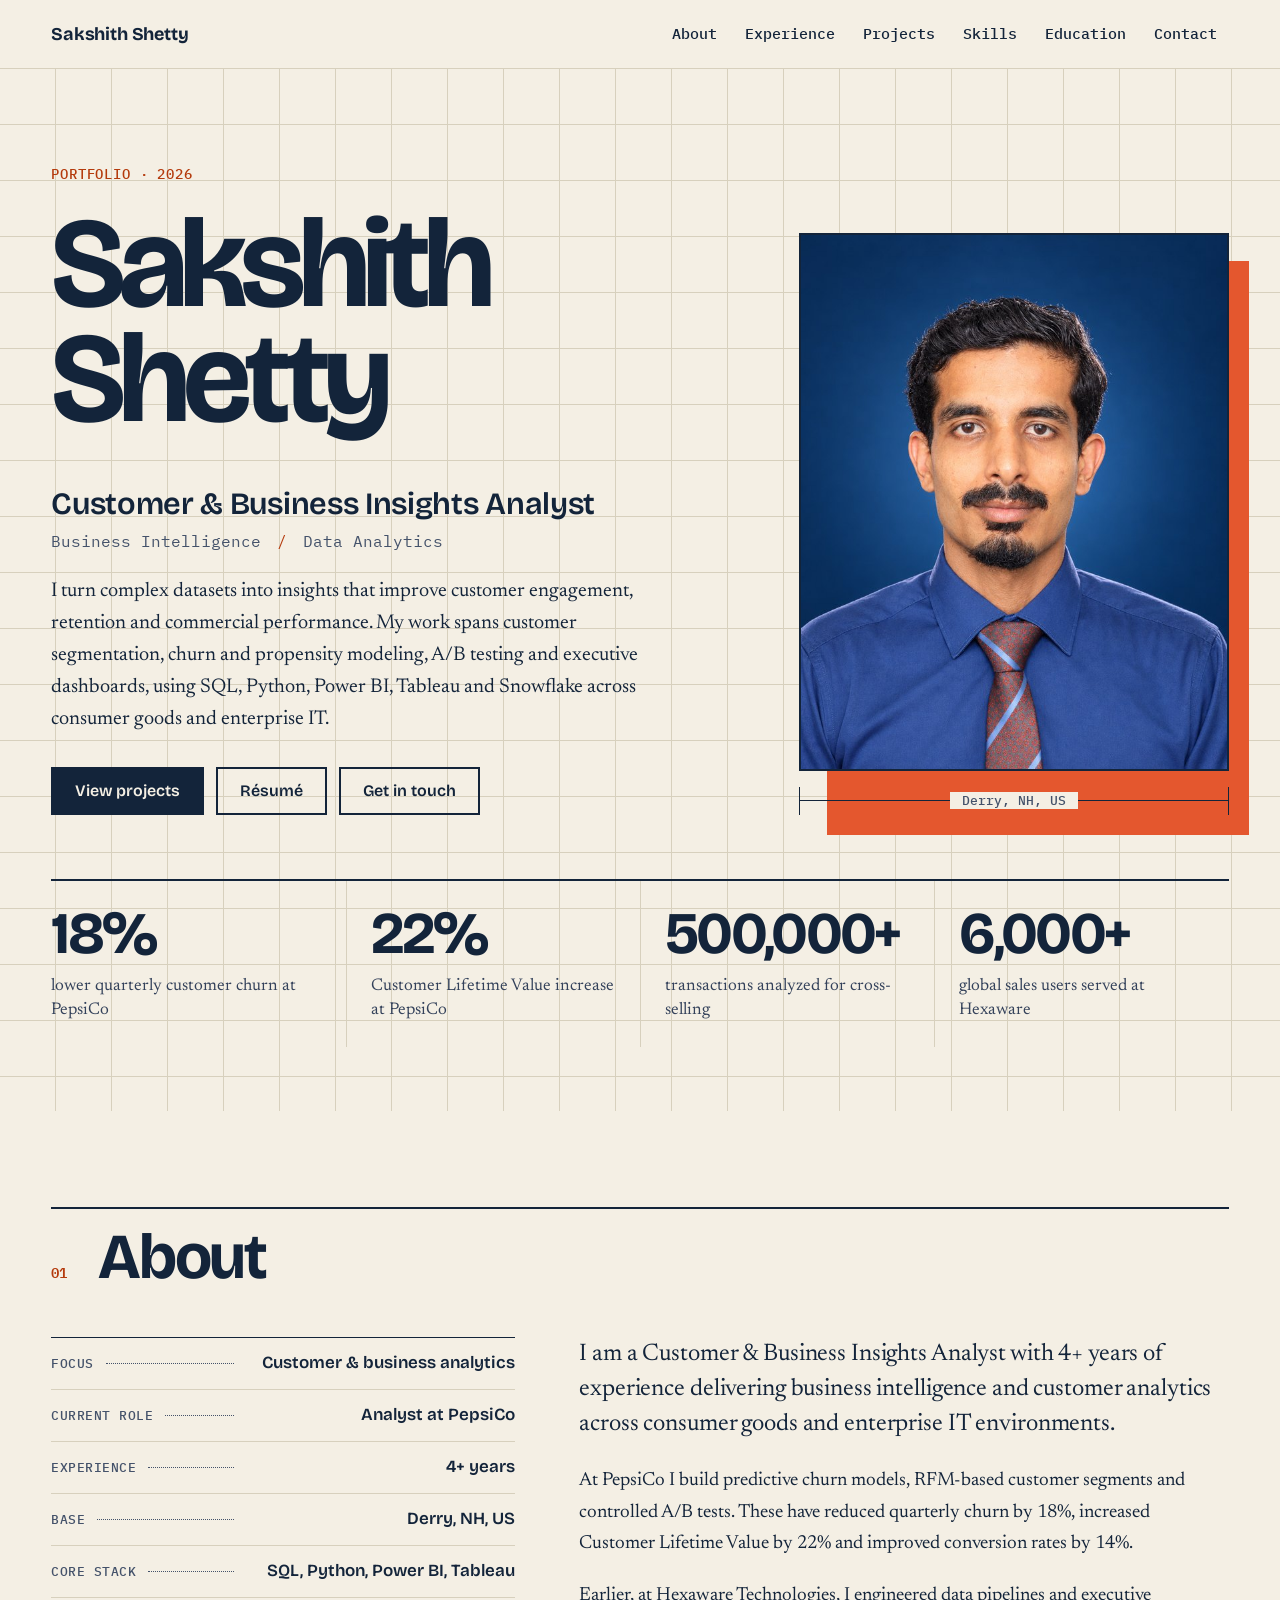
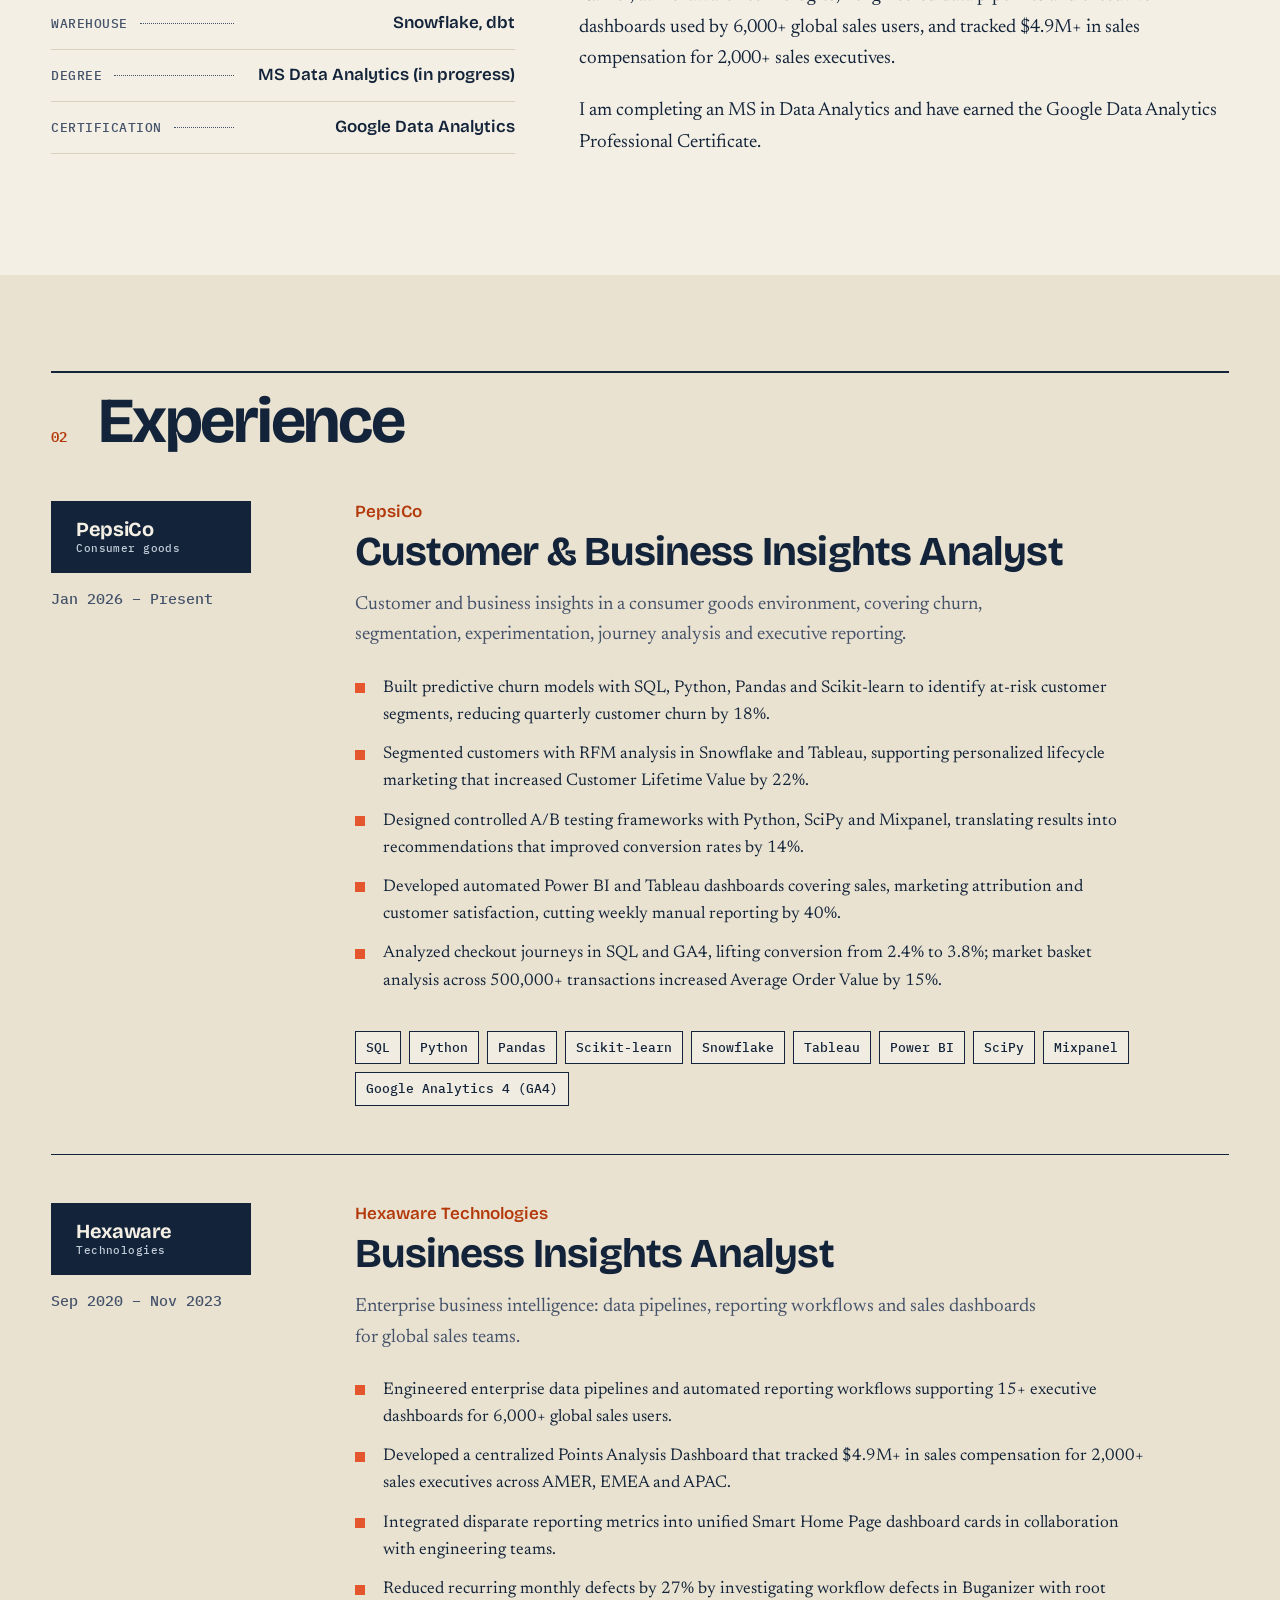
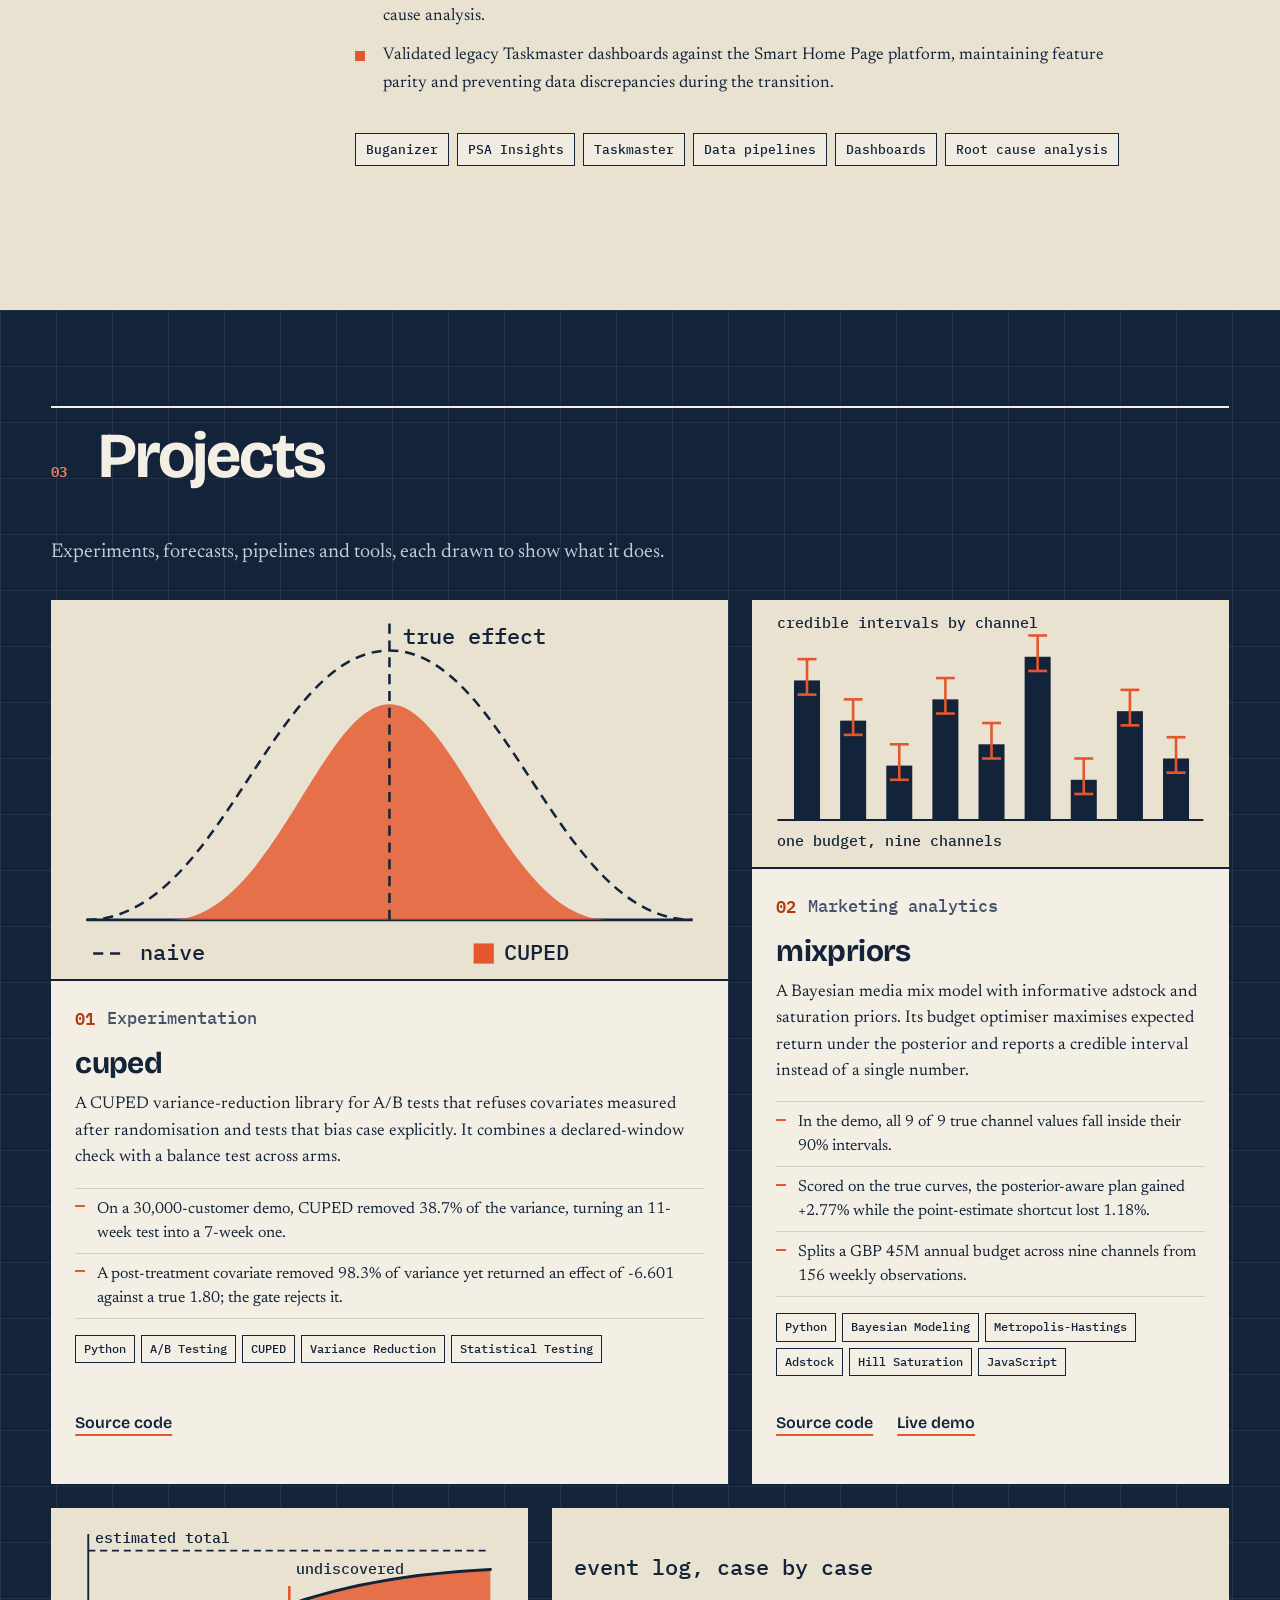
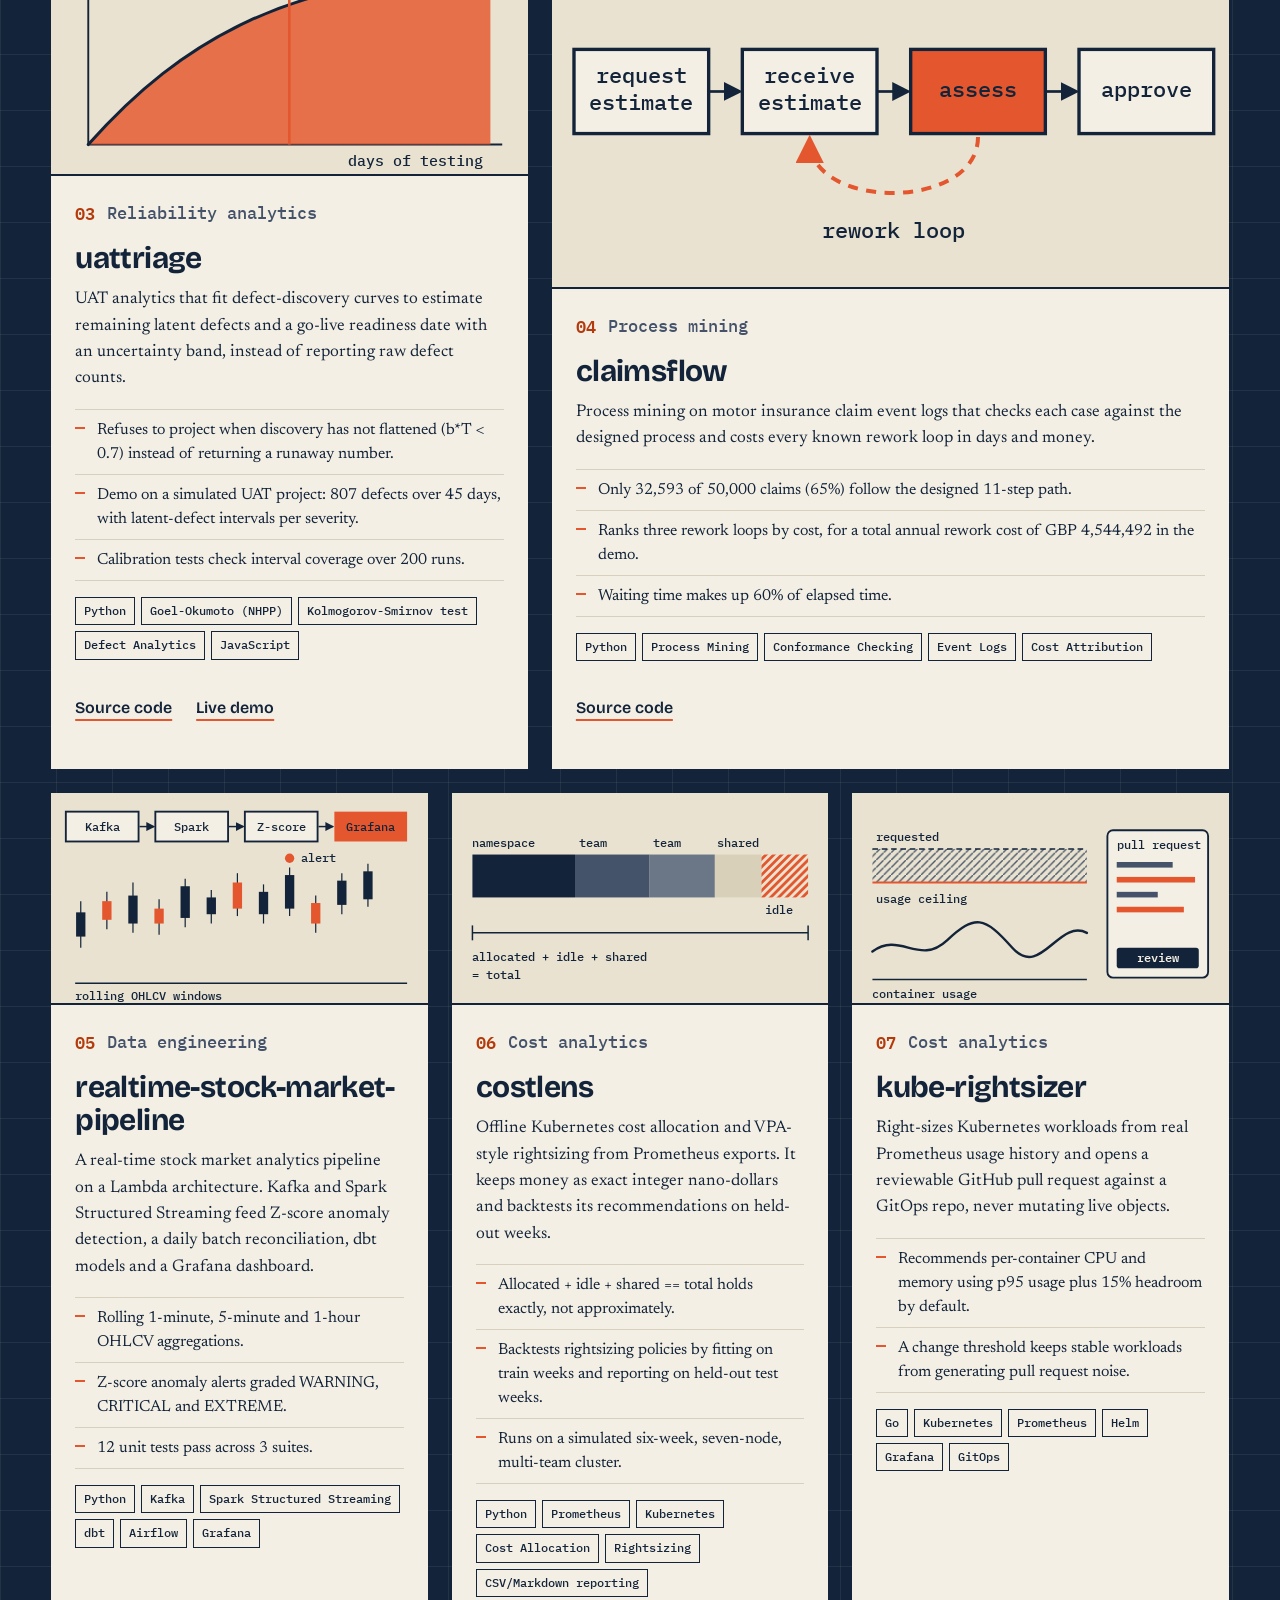
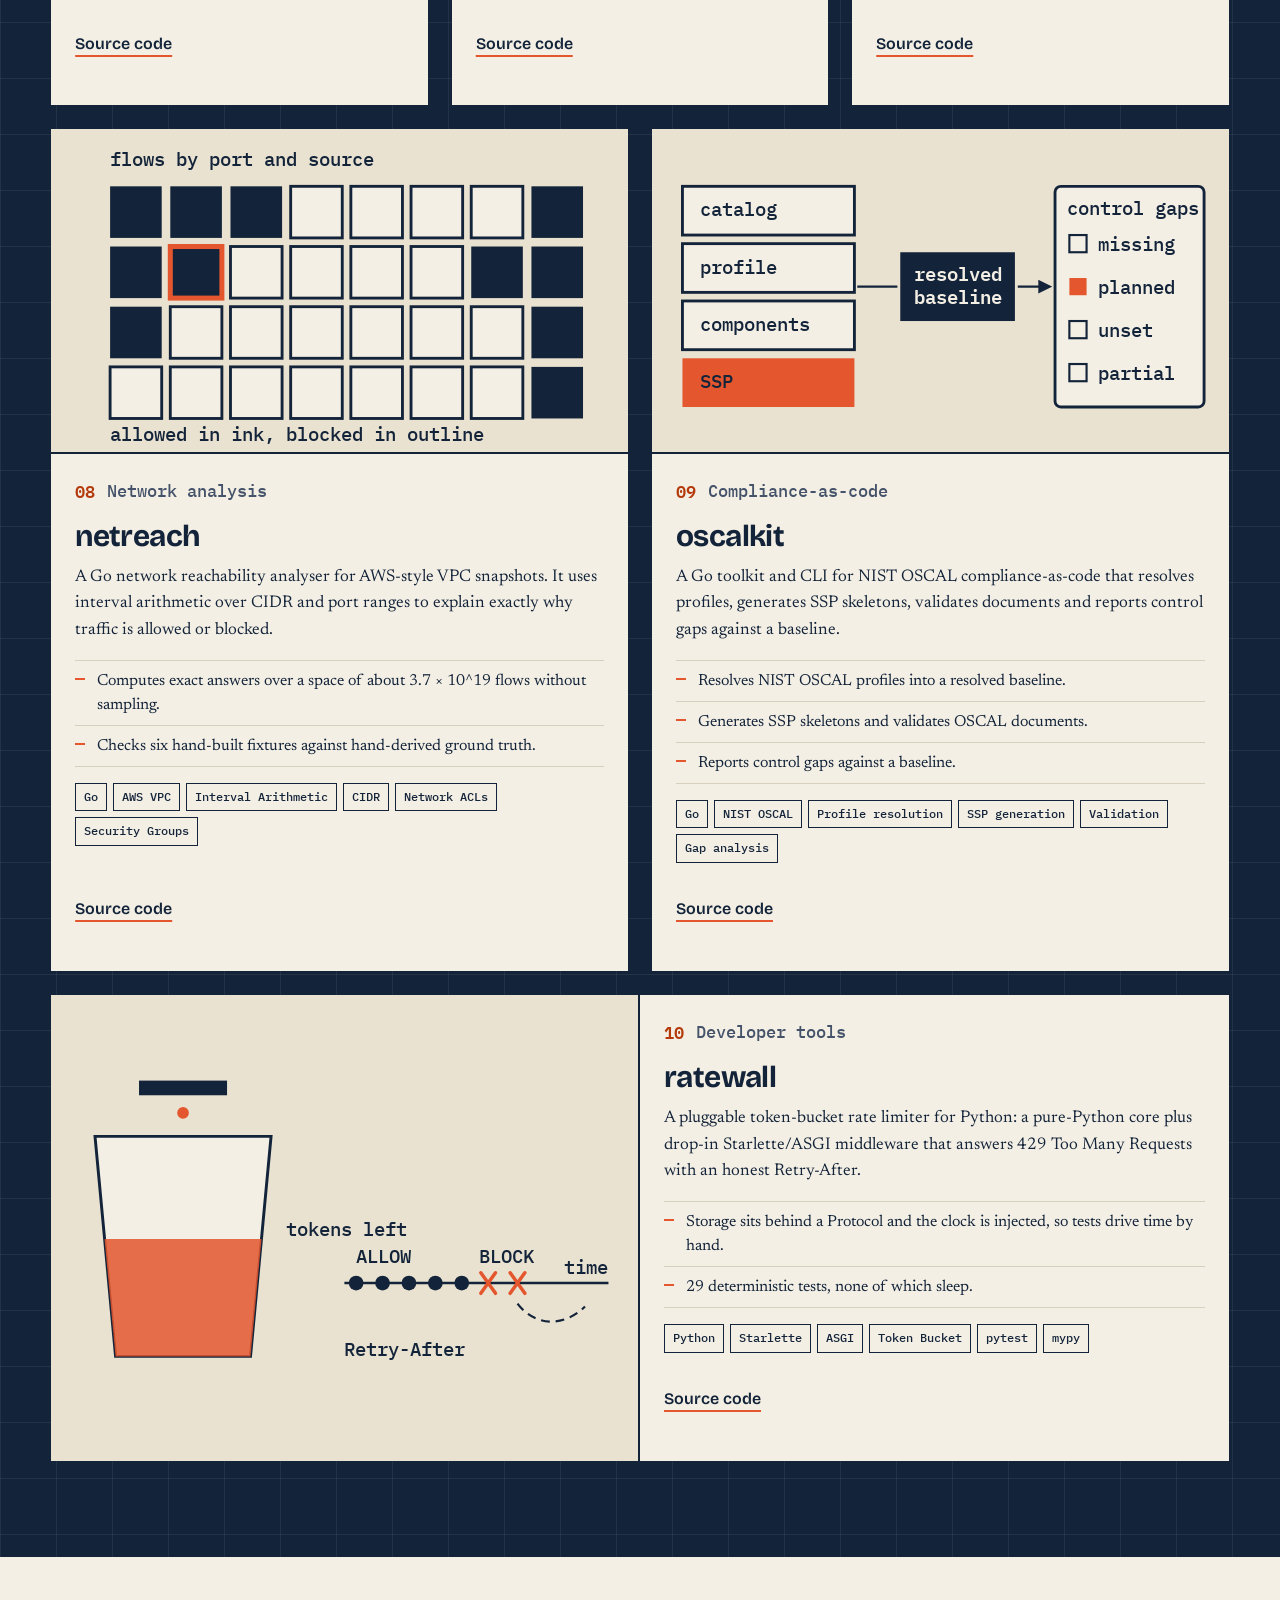
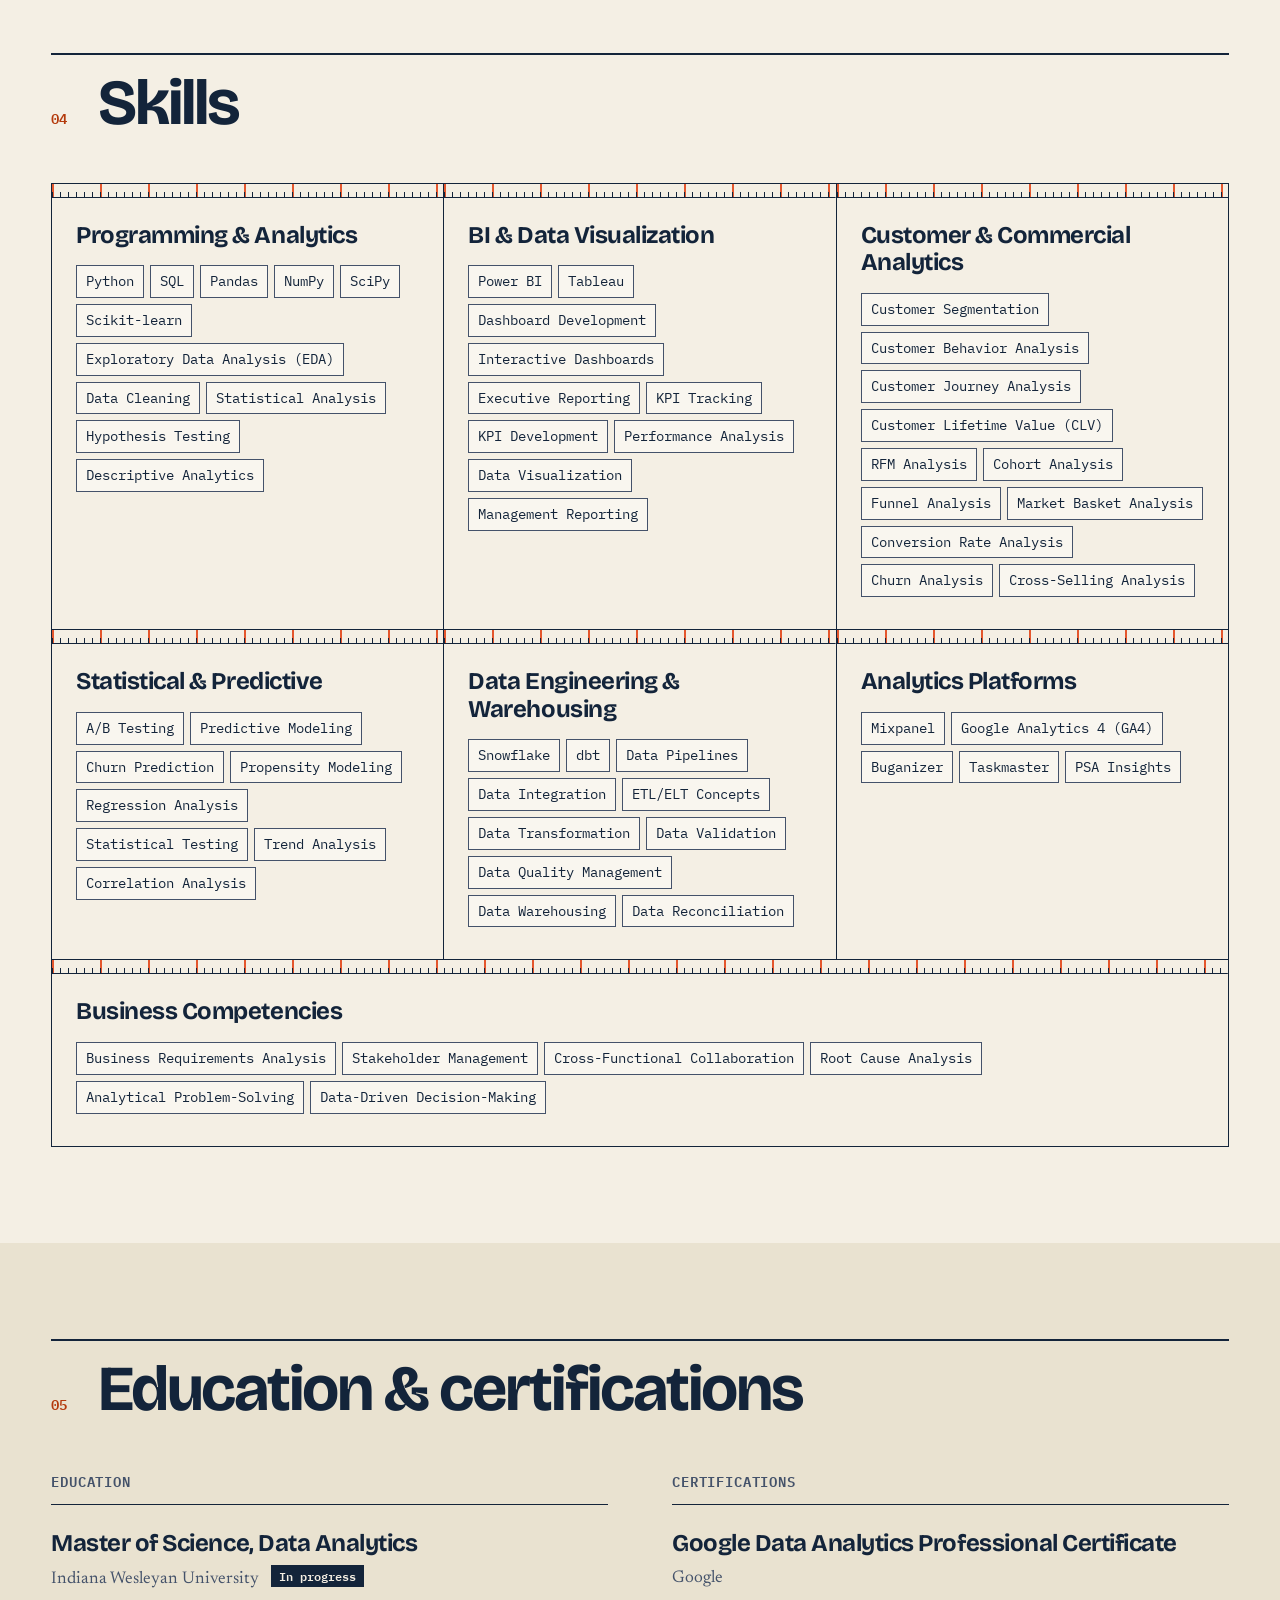
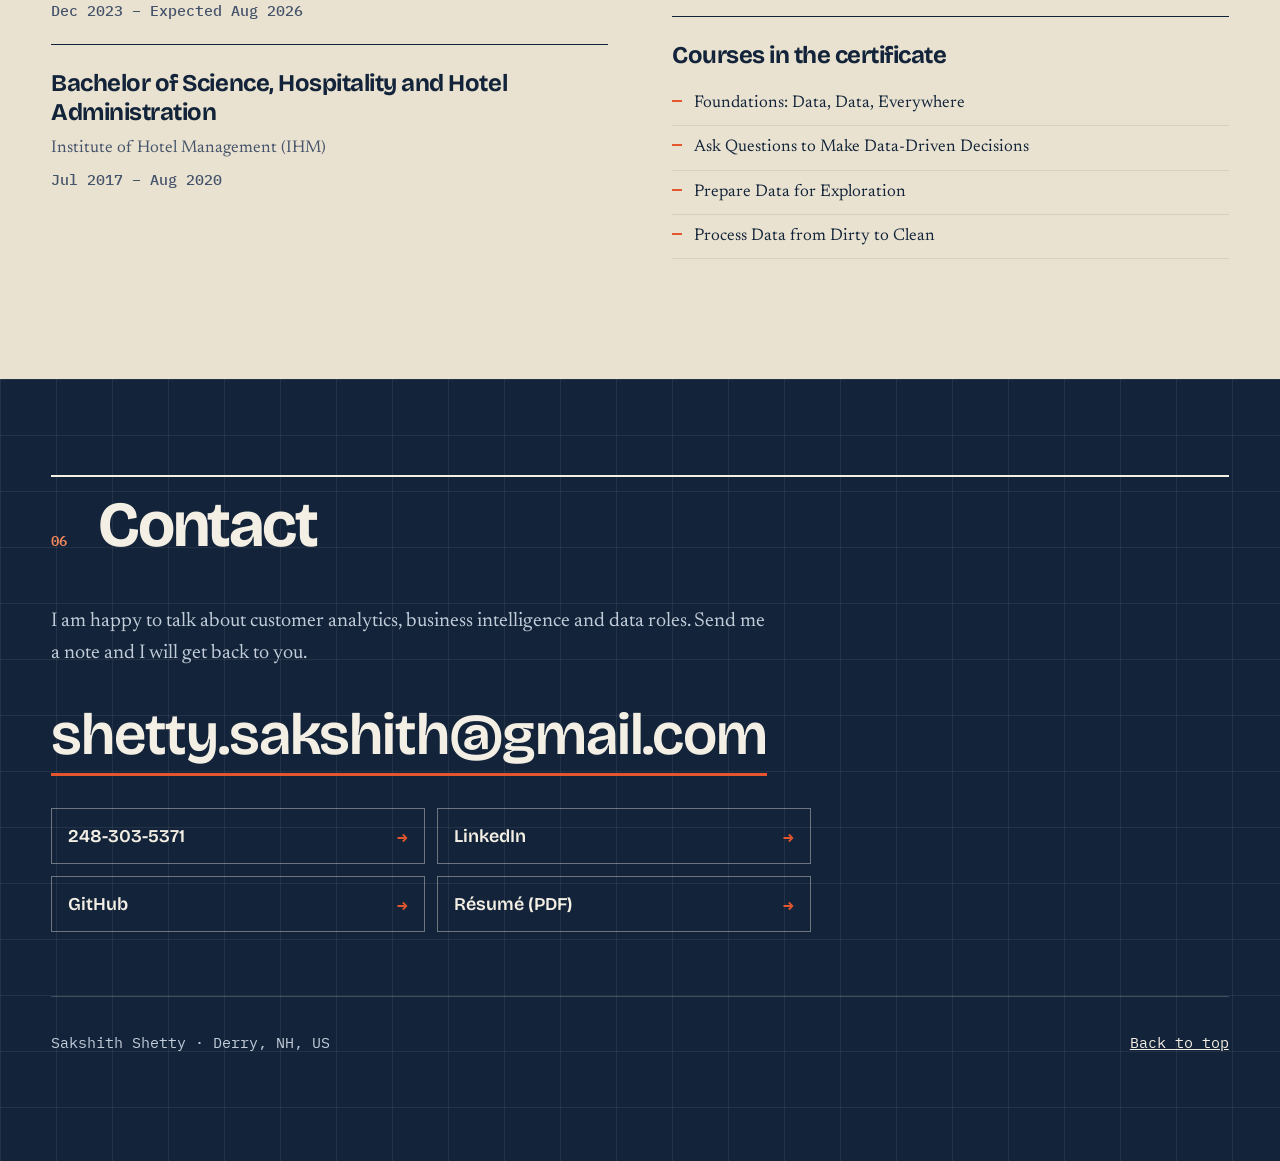
==== index.html @ 6f782466 "Portfolio website, revision 1" ====
<!doctype html>
<html lang="en">
<head>
<meta charset="utf-8">
<meta name="viewport" content="width=device-width, initial-scale=1">
<title>Sakshith Shetty | Customer &amp; Business Insights Analyst</title>
<meta name="description" content="Customer &amp; Business Insights Analyst with 4+ years in business intelligence and customer analytics: churn modeling, segmentation, A/B testing, dashboards.">
<link rel="canonical" href="https://shettysakshith-dotcom.github.io/">
<meta property="og:type" content="website">
<meta property="og:site_name" content="Sakshith Shetty">
<meta property="og:title" content="Sakshith Shetty | Customer &amp; Business Insights Analyst">
<meta property="og:description" content="Customer &amp; Business Insights Analyst with 4+ years in business intelligence and customer analytics: churn modeling, segmentation, A/B testing, dashboards.">
<meta property="og:url" content="https://shettysakshith-dotcom.github.io/">
<meta property="og:image" content="https://shettysakshith-dotcom.github.io/assets/images/social-card.png">
<meta property="og:image:width" content="1200">
<meta property="og:image:height" content="630">
<meta name="twitter:card" content="summary_large_image">
<meta name="twitter:title" content="Sakshith Shetty | Customer &amp; Business Insights Analyst">
<meta name="twitter:description" content="Customer &amp; Business Insights Analyst with 4+ years in business intelligence and customer analytics.">
<meta name="twitter:image" content="https://shettysakshith-dotcom.github.io/assets/images/social-card.png">
<link rel="icon" href="favicon.svg" type="image/svg+xml">
<link rel="apple-touch-icon" href="apple-touch-icon.png">
<link rel="preconnect" href="https://fonts.googleapis.com">
<link rel="preconnect" href="https://fonts.gstatic.com" crossorigin>
<link rel="stylesheet" href="https://fonts.googleapis.com/css2?family=Bricolage+Grotesque:opsz,wght@12..96,500..800&family=Newsreader:opsz,wght@6..72,400..600&family=IBM+Plex+Mono:wght@400;500;600&display=swap">
<link rel="stylesheet" href="assets/styles.css">
</head>
<body id="top">
<a class="skip" href="#main">Skip to content</a>

<header class="site-head">
  <div class="wrap head-row">
    <a class="brand" href="#top">Sakshith Shetty</a>
    <nav class="nav" aria-label="Primary">
      <input class="menu-toggle" type="checkbox" id="menu-toggle" aria-label="Show menu">
      <label class="menu-btn" for="menu-toggle">Menu</label>
      <ul class="links">
        <li><a href="#about">About</a></li>
        <li><a href="#experience">Experience</a></li>
        <li><a href="#projects">Projects</a></li>
        <li><a href="#skills">Skills</a></li>
        <li><a href="#education">Education</a></li>
        <li><a href="#contact">Contact</a></li>
      </ul>
    </nav>
  </div>
</header>

<main id="main">

<!-- HERO -->
<section class="hero" aria-labelledby="hero-title">
  <div class="wrap hero-grid">
    <div class="hero-copy">
      <p class="eyebrow">Portfolio &middot; 2026</p>
      <h1 id="hero-title"><span>Sakshith</span><span>Shetty</span></h1>
      <p class="role-line">Customer &amp; Business Insights Analyst</p>
      <p class="tagline"><span>Business Intelligence</span><span>Data Analytics</span></p>
      <p class="lede">I turn complex datasets into insights that improve customer engagement, retention and commercial performance. My work spans customer segmentation, churn and propensity modeling, A/B testing and executive dashboards, using SQL, Python, Power BI, Tableau and Snowflake across consumer goods and enterprise IT.</p>
      <div class="ctas">
        <a class="btn btn-primary" href="#projects">View projects</a>
        <a class="btn btn-ghost" href="assets/files/sakshith-shetty-resume.pdf" download>Résumé</a>
        <a class="btn btn-ghost" href="#contact">Get in touch</a>
      </div>
    </div>
    <figure class="portrait">
      <img src="assets/images/sakshith-shetty.jpg" alt="Portrait of Sakshith Shetty" width="800" height="1000">
      <figcaption class="dim"><span>Derry, NH, US</span></figcaption>
    </figure>
  </div>
  <div class="wrap">
    <ul class="readouts">
      <li class="readout"><b class="hot">18%</b><span>lower quarterly customer churn at PepsiCo</span></li>
      <li class="readout"><b>22%</b><span>Customer Lifetime Value increase at PepsiCo</span></li>
      <li class="readout"><b>500,000+</b><span>transactions analyzed for cross-selling</span></li>
      <li class="readout"><b>6,000+</b><span>global sales users served at Hexaware</span></li>
    </ul>
  </div>
</section>

<!-- ABOUT -->
<section class="sec" id="about" aria-labelledby="about-title">
  <div class="wrap">
    <header class="sec-head">
      <span class="sec-no">01</span>
      <h2 id="about-title">About</h2>
    </header>
    <div class="about-grid">
      <dl class="spec">
        <div><dt>Focus</dt><dd>Customer &amp; business analytics</dd></div>
        <div><dt>Current role</dt><dd>Analyst at PepsiCo</dd></div>
        <div><dt>Experience</dt><dd>4+ years</dd></div>
        <div><dt>Base</dt><dd>Derry, NH, US</dd></div>
        <div><dt>Core stack</dt><dd>SQL, Python, Power BI, Tableau</dd></div>
        <div><dt>Warehouse</dt><dd>Snowflake, dbt</dd></div>
        <div><dt>Degree</dt><dd>MS Data Analytics (in progress)</dd></div>
        <div><dt>Certification</dt><dd>Google Data Analytics</dd></div>
      </dl>
      <div class="about-body">
        <p>I am a Customer &amp; Business Insights Analyst with 4+ years of experience delivering business intelligence and customer analytics across consumer goods and enterprise IT environments.</p>
        <p>At PepsiCo I build predictive churn models, RFM-based customer segments and controlled A/B tests. These have reduced quarterly churn by 18%, increased Customer Lifetime Value by 22% and improved conversion rates by 14%.</p>
        <p>Earlier, at Hexaware Technologies, I engineered data pipelines and executive dashboards used by 6,000+ global sales users, and tracked $4.9M+ in sales compensation for 2,000+ sales executives.</p>
        <p>I am completing an MS in Data Analytics and have earned the Google Data Analytics Professional Certificate.</p>
      </div>
    </div>
  </div>
</section>

<!-- EXPERIENCE -->
<section class="sec sec-tint" id="experience" aria-labelledby="exp-title">
  <div class="wrap">
    <header class="sec-head">
      <span class="sec-no">02</span>
      <h2 id="exp-title">Experience</h2>
    </header>

    <article class="role">
      <div class="role-side">
        <span class="logo-box logo-word"><span>PepsiCo</span><small>Consumer goods</small></span>
        <p class="role-dates">Jan 2026 &ndash; Present</p>
      </div>
      <div class="role-main">
        <p class="co">PepsiCo</p>
        <h3>Customer &amp; Business Insights Analyst</h3>
        <p class="role-desc">Customer and business insights in a consumer goods environment, covering churn, segmentation, experimentation, journey analysis and executive reporting.</p>
        <ul class="hl-list">
          <li>Built predictive churn models with SQL, Python, Pandas and Scikit-learn to identify at-risk customer segments, reducing quarterly customer churn by 18%.</li>
          <li>Segmented customers with RFM analysis in Snowflake and Tableau, supporting personalized lifecycle marketing that increased Customer Lifetime Value by 22%.</li>
          <li>Designed controlled A/B testing frameworks with Python, SciPy and Mixpanel, translating results into recommendations that improved conversion rates by 14%.</li>
          <li>Developed automated Power BI and Tableau dashboards covering sales, marketing attribution and customer satisfaction, cutting weekly manual reporting by 40%.</li>
          <li>Analyzed checkout journeys in SQL and GA4, lifting conversion from 2.4% to 3.8%; market basket analysis across 500,000+ transactions increased Average Order Value by 15%.</li>
        </ul>
        <ul class="chips" aria-label="Technologies at PepsiCo">
          <li>SQL</li><li>Python</li><li>Pandas</li><li>Scikit-learn</li><li>Snowflake</li><li>Tableau</li><li>Power BI</li><li>SciPy</li><li>Mixpanel</li><li>Google Analytics 4 (GA4)</li>
        </ul>
      </div>
    </article>

    <article class="role">
      <div class="role-side">
        <span class="logo-box logo-word"><span>Hexaware</span><small>Technologies</small></span>
        <p class="role-dates">Sep 2020 &ndash; Nov 2023</p>
      </div>
      <div class="role-main">
        <p class="co">Hexaware Technologies</p>
        <h3>Business Insights Analyst</h3>
        <p class="role-desc">Enterprise business intelligence: data pipelines, reporting workflows and sales dashboards for global sales teams.</p>
        <ul class="hl-list">
          <li>Engineered enterprise data pipelines and automated reporting workflows supporting 15+ executive dashboards for 6,000+ global sales users.</li>
          <li>Developed a centralized Points Analysis Dashboard that tracked $4.9M+ in sales compensation for 2,000+ sales executives across AMER, EMEA and APAC.</li>
          <li>Integrated disparate reporting metrics into unified Smart Home Page dashboard cards in collaboration with engineering teams.</li>
          <li>Reduced recurring monthly defects by 27% by investigating workflow defects in Buganizer with root cause analysis.</li>
          <li>Validated legacy Taskmaster dashboards against the Smart Home Page platform, maintaining feature parity and preventing data discrepancies during the transition.</li>
        </ul>
        <ul class="chips" aria-label="Technologies at Hexaware Technologies">
          <li>Buganizer</li><li>PSA Insights</li><li>Taskmaster</li><li>Data pipelines</li><li>Dashboards</li><li>Root cause analysis</li>
        </ul>
      </div>
    </article>
  </div>
</section>

<!-- PROJECTS -->
<section class="sec night" id="projects" aria-labelledby="proj-title">
  <div class="wrap">
    <header class="sec-head">
      <span class="sec-no">03</span>
      <h2 id="proj-title">Projects</h2>
    </header>
    <p class="sec-intro">Experiments, forecasts, pipelines and tools, each drawn to show what it does.</p>

    <div class="projects-grid">

      <article class="card" style="--span:7">
        <figure class="card-viz">
          <svg viewBox="0 0 400 225" role="img" aria-label="Two estimate curves: a wide naive spread and a narrower CUPED spread around a dashed true effect line">
            <line class="v-line" x1="20" y1="190" x2="380" y2="190"/>
            <path class="v-dash" d="M20 190 C100 190 130 30 200 30 C270 30 300 190 380 190"/>
            <path class="v-sigf-soft" d="M70 190 C130 190 160 62 200 62 C240 62 270 190 330 190 Z"/>
            <line class="v-dash" x1="200" y1="14" x2="200" y2="190"/>
            <text class="v-txt" x="208" y="26">true effect</text>
            <line class="v-dash" x1="24" y1="210" x2="44" y2="210"/>
            <text class="v-txt" x="52" y="214">naive</text>
            <rect class="v-sigf" x="250" y="204" width="12" height="12"/>
            <text class="v-txt" x="268" y="214">CUPED</text>
          </svg>
        </figure>
        <div class="card-body">
          <p class="card-meta"><span class="idx">01</span><span>Experimentation</span></p>
          <h3>cuped</h3>
          <p>A CUPED variance-reduction library for A/B tests that refuses covariates measured after randomisation and tests that bias case explicitly. It combines a declared-window check with a balance test across arms.</p>
          <ul class="hl-mini">
            <li>On a 30,000-customer demo, CUPED removed 38.7% of the variance, turning an 11-week test into a 7-week one.</li>
            <li>A post-treatment covariate removed 98.3% of variance yet returned an effect of -6.601 against a true 1.80; the gate rejects it.</li>
          </ul>
          <ul class="chips chips-sm" aria-label="Technologies used in cuped">
            <li>Python</li><li>A/B Testing</li><li>CUPED</li><li>Variance Reduction</li><li>Statistical Testing</li>
          </ul>
          <p class="card-links"><a href="https://github.com/shettysakshith-dotcom/cuped">Source code</a></p>
        </div>
      </article>

      <article class="card" style="--span:5">
        <figure class="card-viz">
          <svg viewBox="0 0 400 225" role="img" aria-label="Nine channel bars, each with a credible interval whisker drawn above it">
            <line class="v-line" x1="20" y1="186" x2="380" y2="186"/>
            <rect class="v-ink" x="34" y="68" width="22" height="118"/><line class="v-sig" x1="45" y1="50" x2="45" y2="80"/><line class="v-sig" x1="37" y1="50" x2="53" y2="50"/><line class="v-sig" x1="37" y1="80" x2="53" y2="80"/>
            <rect class="v-ink" x="73" y="102" width="22" height="84"/><line class="v-sig" x1="84" y1="84" x2="84" y2="114"/><line class="v-sig" x1="76" y1="84" x2="92" y2="84"/><line class="v-sig" x1="76" y1="114" x2="92" y2="114"/>
            <rect class="v-ink" x="112" y="140" width="22" height="46"/><line class="v-sig" x1="123" y1="122" x2="123" y2="152"/><line class="v-sig" x1="115" y1="122" x2="131" y2="122"/><line class="v-sig" x1="115" y1="152" x2="131" y2="152"/>
            <rect class="v-ink" x="151" y="84" width="22" height="102"/><line class="v-sig" x1="162" y1="66" x2="162" y2="96"/><line class="v-sig" x1="154" y1="66" x2="170" y2="66"/><line class="v-sig" x1="154" y1="96" x2="170" y2="96"/>
            <rect class="v-ink" x="190" y="122" width="22" height="64"/><line class="v-sig" x1="201" y1="104" x2="201" y2="134"/><line class="v-sig" x1="193" y1="104" x2="209" y2="104"/><line class="v-sig" x1="193" y1="134" x2="209" y2="134"/>
            <rect class="v-ink" x="229" y="48" width="22" height="138"/><line class="v-sig" x1="240" y1="30" x2="240" y2="60"/><line class="v-sig" x1="232" y1="30" x2="248" y2="30"/><line class="v-sig" x1="232" y1="60" x2="248" y2="60"/>
            <rect class="v-ink" x="268" y="152" width="22" height="34"/><line class="v-sig" x1="279" y1="134" x2="279" y2="164"/><line class="v-sig" x1="271" y1="134" x2="287" y2="134"/><line class="v-sig" x1="271" y1="164" x2="287" y2="164"/>
            <rect class="v-ink" x="307" y="94" width="22" height="92"/><line class="v-sig" x1="318" y1="76" x2="318" y2="106"/><line class="v-sig" x1="310" y1="76" x2="326" y2="76"/><line class="v-sig" x1="310" y1="106" x2="326" y2="106"/>
            <rect class="v-ink" x="346" y="134" width="22" height="52"/><line class="v-sig" x1="357" y1="116" x2="357" y2="146"/><line class="v-sig" x1="349" y1="116" x2="365" y2="116"/><line class="v-sig" x1="349" y1="146" x2="365" y2="146"/>
            <text class="v-txt" x="20" y="24">credible intervals by channel</text>
            <text class="v-txt" x="20" y="208">one budget, nine channels</text>
          </svg>
        </figure>
        <div class="card-body">
          <p class="card-meta"><span class="idx">02</span><span>Marketing analytics</span></p>
          <h3>mixpriors</h3>
          <p>A Bayesian media mix model with informative adstock and saturation priors. Its budget optimiser maximises expected return under the posterior and reports a credible interval instead of a single number.</p>
          <ul class="hl-mini">
            <li>In the demo, all 9 of 9 true channel values fall inside their 90% intervals.</li>
            <li>Scored on the true curves, the posterior-aware plan gained +2.77% while the point-estimate shortcut lost 1.18%.</li>
            <li>Splits a GBP 45M annual budget across nine channels from 156 weekly observations.</li>
          </ul>
          <ul class="chips chips-sm" aria-label="Technologies used in mixpriors">
            <li>Python</li><li>Bayesian Modeling</li><li>Metropolis-Hastings</li><li>Adstock</li><li>Hill Saturation</li><li>JavaScript</li>
          </ul>
          <p class="card-links"><a href="https://github.com/shettysakshith-dotcom/mixpriors">Source code</a><a href="https://shettysakshith-dotcom.github.io/mixpriors/">Live demo</a></p>
        </div>
      </article>

      <article class="card" style="--span:5">
        <figure class="card-viz">
          <svg viewBox="0 0 400 225" role="img" aria-label="Defect discovery curve levelling off below an estimated total, with the undiscovered gap marked">
            <line class="v-line" x1="30" y1="200" x2="380" y2="200"/>
            <line class="v-line" x1="30" y1="200" x2="30" y2="22"/>
            <path class="v-sigf-soft" d="M30 200 C110 110 200 60 370 52 L370 200 Z"/>
            <line class="v-dash" x1="30" y1="36" x2="370" y2="36"/>
            <path class="v-curve" d="M30 200 C110 110 200 60 370 52"/>
            <line class="v-sig" x1="200" y1="66" x2="200" y2="200"/>
            <text class="v-txt" x="206" y="56">undiscovered</text>
            <text class="v-txt" x="36" y="30">estimated total</text>
            <text class="v-txt" x="250" y="218">days of testing</text>
          </svg>
        </figure>
        <div class="card-body">
          <p class="card-meta"><span class="idx">03</span><span>Reliability analytics</span></p>
          <h3>uattriage</h3>
          <p>UAT analytics that fit defect-discovery curves to estimate remaining latent defects and a go-live readiness date with an uncertainty band, instead of reporting raw defect counts.</p>
          <ul class="hl-mini">
            <li>Refuses to project when discovery has not flattened (b*T &lt; 0.7) instead of returning a runaway number.</li>
            <li>Demo on a simulated UAT project: 807 defects over 45 days, with latent-defect intervals per severity.</li>
            <li>Calibration tests check interval coverage over 200 runs.</li>
          </ul>
          <ul class="chips chips-sm" aria-label="Technologies used in uattriage">
            <li>Python</li><li>Goel-Okumoto (NHPP)</li><li>Kolmogorov-Smirnov test</li><li>Defect Analytics</li><li>JavaScript</li>
          </ul>
          <p class="card-links"><a href="https://github.com/shettysakshith-dotcom/uattriage">Source code</a><a href="https://shettysakshith-dotcom.github.io/uattriage/">Live demo</a></p>
        </div>
      </article>

      <article class="card" style="--span:7">
        <figure class="card-viz">
          <svg viewBox="0 0 400 225" role="img" aria-label="Four process steps in a row, with the assess step highlighted and a rework loop curving back from assess to receive estimate">
            <defs>
              <marker id="arr-cf" viewBox="0 0 10 10" refX="8" refY="5" markerWidth="7" markerHeight="7" orient="auto-start-reverse"><path d="M0 0L10 5L0 10z" fill="#13243a"/></marker>
              <marker id="arr-cf2" viewBox="0 0 10 10" refX="8" refY="5" markerWidth="7" markerHeight="7" orient="auto"><path d="M0 0L10 5L0 10z" fill="#e4572e"/></marker>
            </defs>
            <text class="v-txt" x="12" y="40">event log, case by case</text>
            <line class="v-line" x1="92" y1="109" x2="110" y2="109" marker-end="url(#arr-cf)"/>
            <line class="v-line" x1="192" y1="109" x2="210" y2="109" marker-end="url(#arr-cf)"/>
            <line class="v-line" x1="292" y1="109" x2="310" y2="109" marker-end="url(#arr-cf)"/>
            <rect class="v-box" x="12" y="84" width="80" height="50"/>
            <text class="v-txt" x="52" y="104" text-anchor="middle">request</text>
            <text class="v-txt" x="52" y="120" text-anchor="middle">estimate</text>
            <rect class="v-box" x="112" y="84" width="80" height="50"/>
            <text class="v-txt" x="152" y="104" text-anchor="middle">receive</text>
            <text class="v-txt" x="152" y="120" text-anchor="middle">estimate</text>
            <rect class="v-sigf" x="212" y="84" width="80" height="50" stroke="#13243a" stroke-width="2"/>
            <text class="v-txt" x="252" y="112" text-anchor="middle">assess</text>
            <rect class="v-box" x="312" y="84" width="80" height="50"/>
            <text class="v-txt" x="352" y="112" text-anchor="middle">approve</text>
            <path class="v-loop" d="M252 136 C252 180 152 180 152 138" marker-end="url(#arr-cf2)"/>
            <text class="v-txt" x="202" y="196" text-anchor="middle">rework loop</text>
          </svg>
        </figure>
        <div class="card-body">
          <p class="card-meta"><span class="idx">04</span><span>Process mining</span></p>
          <h3>claimsflow</h3>
          <p>Process mining on motor insurance claim event logs that checks each case against the designed process and costs every known rework loop in days and money.</p>
          <ul class="hl-mini">
            <li>Only 32,593 of 50,000 claims (65%) follow the designed 11-step path.</li>
            <li>Ranks three rework loops by cost, for a total annual rework cost of GBP 4,544,492 in the demo.</li>
            <li>Waiting time makes up 60% of elapsed time.</li>
          </ul>
          <ul class="chips chips-sm" aria-label="Technologies used in claimsflow">
            <li>Python</li><li>Process Mining</li><li>Conformance Checking</li><li>Event Logs</li><li>Cost Attribution</li>
          </ul>
          <p class="card-links"><a href="https://github.com/shettysakshith-dotcom/claimsflow">Source code</a></p>
        </div>
      </article>

      <article class="card" style="--span:4">
        <figure class="card-viz">
          <svg viewBox="0 0 400 225" role="img" aria-label="Four pipeline stages joined by arrows above a candlestick chart with one anomaly alert">
            <defs>
              <marker id="arr-rt" viewBox="0 0 10 10" refX="8" refY="5" markerWidth="6" markerHeight="6" orient="auto"><path d="M0 0L10 5L0 10z" fill="#13243a"/></marker>
            </defs>
            <rect class="v-box" x="14" y="20" width="78" height="32"/>
            <text class="v-txt" x="53" y="41" text-anchor="middle">Kafka</text>
            <rect class="v-box" x="110" y="20" width="78" height="32"/>
            <text class="v-txt" x="149" y="41" text-anchor="middle">Spark</text>
            <rect class="v-box" x="206" y="20" width="78" height="32"/>
            <text class="v-txt" x="245" y="41" text-anchor="middle">Z-score</text>
            <rect class="v-sigf" x="302" y="20" width="78" height="32"/>
            <text class="v-txt" x="341" y="41" text-anchor="middle">Grafana</text>
            <line class="v-line" x1="93" y1="36" x2="108" y2="36" marker-end="url(#arr-rt)"/>
            <line class="v-line" x1="189" y1="36" x2="204" y2="36" marker-end="url(#arr-rt)"/>
            <line class="v-line" x1="285" y1="36" x2="300" y2="36" marker-end="url(#arr-rt)"/>
            <line class="v-line" x1="24" y1="204" x2="380" y2="204"/>
            <line class="v-wick" x1="30" y1="116" x2="30" y2="166"/><rect class="v-ink" x="25" y="128" width="10" height="26"/>
            <line class="v-wick" x1="58" y1="106" x2="58" y2="146"/><rect class="v-sigf" x="53" y="116" width="10" height="20"/>
            <line class="v-wick" x1="86" y1="96" x2="86" y2="150"/><rect class="v-ink" x="81" y="110" width="10" height="30"/>
            <line class="v-wick" x1="114" y1="114" x2="114" y2="152"/><rect class="v-sigf" x="109" y="124" width="10" height="16"/>
            <line class="v-wick" x1="142" y1="92" x2="142" y2="144"/><rect class="v-ink" x="137" y="100" width="10" height="34"/>
            <line class="v-wick" x1="170" y1="104" x2="170" y2="140"/><rect class="v-ink" x="165" y="112" width="10" height="18"/>
            <line class="v-wick" x1="198" y1="86" x2="198" y2="132"/><rect class="v-sigf" x="193" y="96" width="10" height="28"/>
            <line class="v-wick" x1="226" y1="98" x2="226" y2="140"/><rect class="v-ink" x="221" y="106" width="10" height="24"/>
            <line class="v-wick" x1="254" y1="80" x2="254" y2="132"/><rect class="v-ink" x="249" y="88" width="10" height="36"/>
            <circle cx="254" cy="70" r="5" fill="#e4572e"/>
            <text class="v-txt" x="266" y="74">alert</text>
            <line class="v-wick" x1="282" y1="110" x2="282" y2="150"/><rect class="v-sigf" x="277" y="118" width="10" height="22"/>
            <line class="v-wick" x1="310" y1="86" x2="310" y2="130"/><rect class="v-ink" x="305" y="94" width="10" height="26"/>
            <line class="v-wick" x1="338" y1="76" x2="338" y2="122"/><rect class="v-ink" x="333" y="84" width="10" height="30"/>
            <text class="v-txt" x="24" y="222">rolling OHLCV windows</text>
          </svg>
        </figure>
        <div class="card-body">
          <p class="card-meta"><span class="idx">05</span><span>Data engineering</span></p>
          <h3>realtime-stock-market-pipeline</h3>
          <p>A real-time stock market analytics pipeline on a Lambda architecture. Kafka and Spark Structured Streaming feed Z-score anomaly detection, a daily batch reconciliation, dbt models and a Grafana dashboard.</p>
          <ul class="hl-mini">
            <li>Rolling 1-minute, 5-minute and 1-hour OHLCV aggregations.</li>
            <li>Z-score anomaly alerts graded WARNING, CRITICAL and EXTREME.</li>
            <li>12 unit tests pass across 3 suites.</li>
          </ul>
          <ul class="chips chips-sm" aria-label="Technologies used in realtime-stock-market-pipeline">
            <li>Python</li><li>Kafka</li><li>Spark Structured Streaming</li><li>dbt</li><li>Airflow</li><li>Grafana</li>
          </ul>
          <p class="card-links"><a href="https://github.com/shettysakshith-dotcom/realtime-stock-market-pipeline">Source code</a></p>
        </div>
      </article>

      <article class="card" style="--span:4">
        <figure class="card-viz">
          <svg viewBox="0 0 400 225" role="img" aria-label="One stacked cost bar split into namespaces, teams, shared cost and hatched idle capacity, summing to a total">
            <defs>
              <pattern id="hatch-cl" width="6" height="6" patternUnits="userSpaceOnUse" patternTransform="rotate(45)"><rect width="3" height="6" fill="#e4572e"/></pattern>
            </defs>
            <text class="v-txt" x="20" y="58">namespace</text>
            <text class="v-txt" x="134" y="58">team</text>
            <text class="v-txt" x="214" y="58">team</text>
            <text class="v-txt" x="282" y="58">shared</text>
            <rect class="v-ink" x="20" y="66" width="110" height="46"/>
            <rect class="v-ink2" x="130" y="66" width="80" height="46"/>
            <rect class="v-mid" x="210" y="66" width="70" height="46"/>
            <rect class="v-soft2" x="280" y="66" width="50" height="46"/>
            <rect fill="url(#hatch-cl)" x="330" y="66" width="50" height="46"/>
            <text class="v-txt" x="334" y="130">idle</text>
            <line class="v-line" x1="20" y1="150" x2="380" y2="150"/>
            <line class="v-line" x1="20" y1="142" x2="20" y2="158"/>
            <line class="v-line" x1="380" y1="142" x2="380" y2="158"/>
            <text class="v-txt" x="20" y="180">allocated + idle + shared</text>
            <text class="v-txt" x="20" y="200">= total</text>
          </svg>
        </figure>
        <div class="card-body">
          <p class="card-meta"><span class="idx">06</span><span>Cost analytics</span></p>
          <h3>costlens</h3>
          <p>Offline Kubernetes cost allocation and VPA-style rightsizing from Prometheus exports. It keeps money as exact integer nano-dollars and backtests its recommendations on held-out weeks.</p>
          <ul class="hl-mini">
            <li>Allocated + idle + shared == total holds exactly, not approximately.</li>
            <li>Backtests rightsizing policies by fitting on train weeks and reporting on held-out test weeks.</li>
            <li>Runs on a simulated six-week, seven-node, multi-team cluster.</li>
          </ul>
          <ul class="chips chips-sm" aria-label="Technologies used in costlens">
            <li>Python</li><li>Prometheus</li><li>Kubernetes</li><li>Cost Allocation</li><li>Rightsizing</li><li>CSV/Markdown reporting</li>
          </ul>
          <p class="card-links"><a href="https://github.com/shettysakshith-dotcom/costlens">Source code</a></p>
        </div>
      </article>

      <article class="card" style="--span:4">
        <figure class="card-viz">
          <svg viewBox="0 0 400 225" role="img" aria-label="A usage line under a requested ceiling, a hatched headroom band, and a pull request card that proposes the change">
            <defs>
              <pattern id="hatch-kr" width="8" height="8" patternUnits="userSpaceOnUse"><line x1="0" y1="8" x2="8" y2="0" stroke="#4a5869" stroke-width="1.5"/></pattern>
            </defs>
            <rect fill="url(#hatch-kr)" x="20" y="60" width="230" height="36"/>
            <line class="v-dash" x1="20" y1="60" x2="250" y2="60"/>
            <text class="v-txt" x="24" y="52">requested</text>
            <line class="v-sig" x1="20" y1="96" x2="250" y2="96"/>
            <text class="v-txt" x="24" y="118">usage ceiling</text>
            <path class="v-curve" d="M20 170 C50 148 70 186 100 158 S140 132 170 166 S220 134 250 150"/>
            <line class="v-line" x1="20" y1="200" x2="250" y2="200"/>
            <text class="v-txt" x="20" y="220">container usage</text>
            <rect class="v-paperbox" x="272" y="40" width="108" height="158" rx="6"/>
            <text class="v-txt" x="282" y="60">pull request</text>
            <rect class="v-ink2" x="282" y="74" width="60" height="6"/>
            <rect class="v-sigf" x="282" y="90" width="84" height="6"/>
            <rect class="v-ink2" x="282" y="106" width="44" height="6"/>
            <rect class="v-sigf" x="282" y="122" width="72" height="6"/>
            <rect class="v-ink" x="282" y="166" width="88" height="22" rx="3"/>
            <text class="v-paper-txt" x="326" y="181" text-anchor="middle">review</text>
          </svg>
        </figure>
        <div class="card-body">
          <p class="card-meta"><span class="idx">07</span><span>Cost analytics</span></p>
          <h3>kube-rightsizer</h3>
          <p>Right-sizes Kubernetes workloads from real Prometheus usage history and opens a reviewable GitHub pull request against a GitOps repo, never mutating live objects.</p>
          <ul class="hl-mini">
            <li>Recommends per-container CPU and memory using p95 usage plus 15% headroom by default.</li>
            <li>A change threshold keeps stable workloads from generating pull request noise.</li>
          </ul>
          <ul class="chips chips-sm" aria-label="Technologies used in kube-rightsizer">
            <li>Go</li><li>Kubernetes</li><li>Prometheus</li><li>Helm</li><li>Grafana</li><li>GitOps</li>
          </ul>
          <p class="card-links"><a href="https://github.com/shettysakshith-dotcom/kube-rightsizer">Source code</a></p>
        </div>
      </article>

      <article class="card" style="--span:6">
        <figure class="card-viz">
          <svg viewBox="0 0 400 225" role="img" aria-label="A grid of flows, filled where traffic is allowed and empty where blocked, with one decisive rule outlined in orange">
            <text class="v-txt" x="40" y="26">flows by port and source</text>
            <g class="v-cell-row">
              <rect class="v-ink" x="40" y="40" width="36" height="36"/><rect class="v-ink" x="82" y="40" width="36" height="36"/><rect class="v-ink" x="124" y="40" width="36" height="36"/><rect class="v-box" x="166" y="40" width="36" height="36"/><rect class="v-box" x="208" y="40" width="36" height="36"/><rect class="v-box" x="250" y="40" width="36" height="36"/><rect class="v-box" x="292" y="40" width="36" height="36"/><rect class="v-ink" x="334" y="40" width="36" height="36"/>
            </g>
            <rect class="v-ink" x="40" y="82" width="36" height="36"/><rect class="v-ink" x="82" y="82" width="36" height="36"/><rect class="v-box" x="124" y="82" width="36" height="36"/><rect class="v-box" x="166" y="82" width="36" height="36"/><rect class="v-box" x="208" y="82" width="36" height="36"/><rect class="v-box" x="250" y="82" width="36" height="36"/><rect class="v-ink" x="292" y="82" width="36" height="36"/><rect class="v-ink" x="334" y="82" width="36" height="36"/>
            <rect class="v-ink" x="40" y="124" width="36" height="36"/><rect class="v-box" x="82" y="124" width="36" height="36"/><rect class="v-box" x="124" y="124" width="36" height="36"/><rect class="v-box" x="166" y="124" width="36" height="36"/><rect class="v-box" x="208" y="124" width="36" height="36"/><rect class="v-box" x="250" y="124" width="36" height="36"/><rect class="v-box" x="292" y="124" width="36" height="36"/><rect class="v-ink" x="334" y="124" width="36" height="36"/>
            <rect class="v-box" x="40" y="166" width="36" height="36"/><rect class="v-box" x="82" y="166" width="36" height="36"/><rect class="v-box" x="124" y="166" width="36" height="36"/><rect class="v-box" x="166" y="166" width="36" height="36"/><rect class="v-box" x="208" y="166" width="36" height="36"/><rect class="v-box" x="250" y="166" width="36" height="36"/><rect class="v-box" x="292" y="166" width="36" height="36"/><rect class="v-ink" x="334" y="166" width="36" height="36"/>
            <rect class="v-decider" x="82" y="82" width="36" height="36"/>
            <text class="v-txt" x="40" y="218">allowed in ink, blocked in outline</text>
          </svg>
        </figure>
        <div class="card-body">
          <p class="card-meta"><span class="idx">08</span><span>Network analysis</span></p>
          <h3>netreach</h3>
          <p>A Go network reachability analyser for AWS-style VPC snapshots. It uses interval arithmetic over CIDR and port ranges to explain exactly why traffic is allowed or blocked.</p>
          <ul class="hl-mini">
            <li>Computes exact answers over a space of about 3.7 × 10^19 flows without sampling.</li>
            <li>Checks six hand-built fixtures against hand-derived ground truth.</li>
          </ul>
          <ul class="chips chips-sm" aria-label="Technologies used in netreach">
            <li>Go</li><li>AWS VPC</li><li>Interval Arithmetic</li><li>CIDR</li><li>Network ACLs</li><li>Security Groups</li>
          </ul>
          <p class="card-links"><a href="https://github.com/shettysakshith-dotcom/netreach">Source code</a></p>
        </div>
      </article>

      <article class="card" style="--span:6">
        <figure class="card-viz">
          <svg viewBox="0 0 400 225" role="img" aria-label="Four stacked source documents resolve into one baseline, which is checked against a short list of control gaps">
            <rect class="v-box" x="20" y="40" width="120" height="34"/><text class="v-txt" x="32" y="61">catalog</text>
            <rect class="v-box" x="20" y="80" width="120" height="34"/><text class="v-txt" x="32" y="101">profile</text>
            <rect class="v-box" x="20" y="120" width="120" height="34"/><text class="v-txt" x="32" y="141">components</text>
            <rect class="v-sigf" x="20" y="160" width="120" height="34"/><text class="v-txt" x="32" y="181">SSP</text>
            <line class="v-line" x1="142" y1="110" x2="170" y2="110"/>
            <rect class="v-ink" x="172" y="86" width="80" height="48"/>
            <text class="v-paper-txt" x="212" y="106" text-anchor="middle">resolved</text>
            <text class="v-paper-txt" x="212" y="122" text-anchor="middle">baseline</text>
            <line class="v-line" x1="254" y1="110" x2="276" y2="110" marker-end="url(#arr-oscal)"/>
            <defs><marker id="arr-oscal" viewBox="0 0 10 10" refX="8" refY="5" markerWidth="6" markerHeight="6" orient="auto"><path d="M0 0L10 5L0 10z" fill="#13243a"/></marker></defs>
            <rect class="v-paperbox" x="280" y="40" width="104" height="154" rx="4"/>
            <text class="v-txt" x="288" y="60">control gaps</text>
            <rect class="v-line-box" x="290" y="74" width="12" height="12"/><text class="v-txt" x="310" y="85">missing</text>
            <rect class="v-sigf" x="290" y="104" width="12" height="12"/><text class="v-txt" x="310" y="115">planned</text>
            <rect class="v-line-box" x="290" y="134" width="12" height="12"/><text class="v-txt" x="310" y="145">unset</text>
            <rect class="v-line-box" x="290" y="164" width="12" height="12"/><text class="v-txt" x="310" y="175">partial</text>
          </svg>
        </figure>
        <div class="card-body">
          <p class="card-meta"><span class="idx">09</span><span>Compliance-as-code</span></p>
          <h3>oscalkit</h3>
          <p>A Go toolkit and CLI for NIST OSCAL compliance-as-code that resolves profiles, generates SSP skeletons, validates documents and reports control gaps against a baseline.</p>
          <ul class="hl-mini">
            <li>Resolves NIST OSCAL profiles into a resolved baseline.</li>
            <li>Generates SSP skeletons and validates OSCAL documents.</li>
            <li>Reports control gaps against a baseline.</li>
          </ul>
          <ul class="chips chips-sm" aria-label="Technologies used in oscalkit">
            <li>Go</li><li>NIST OSCAL</li><li>Profile resolution</li><li>SSP generation</li><li>Validation</li><li>Gap analysis</li>
          </ul>
          <p class="card-links"><a href="https://github.com/shettysakshith-dotcom/oscalkit">Source code</a></p>
        </div>
      </article>

      <article class="card wide" style="--span:12">
        <figure class="card-viz">
          <svg viewBox="0 0 400 225" role="img" aria-label="A token bucket filling with water, with a timeline of allowed requests as dots and blocked requests as crosses">
            <path class="v-paperbox" d="M30 50 L150 50 L136 200 L44 200 Z"/>
            <path class="v-water" d="M36.5 120 L143.5 120 L136 200 L44 200 Z"/>
            <rect class="v-ink" x="60" y="12" width="60" height="10"/>
            <circle cx="90" cy="34" r="4" fill="#e4572e"/>
            <text class="v-txt" x="160" y="118">tokens left</text>
            <line class="v-line" x1="200" y1="150" x2="380" y2="150"/>
            <circle class="v-inkdot" cx="208" cy="150" r="5"/><circle class="v-inkdot" cx="226" cy="150" r="5"/><circle class="v-inkdot" cx="244" cy="150" r="5"/><circle class="v-inkdot" cx="262" cy="150" r="5"/><circle class="v-inkdot" cx="280" cy="150" r="5"/>
            <path class="v-x" d="M293 143 L303 157 M303 143 L293 157"/>
            <path class="v-x" d="M313 143 L323 157 M323 143 L313 157"/>
            <text class="v-txt" x="208" y="136">ALLOW</text>
            <text class="v-txt" x="292" y="136">BLOCK</text>
            <path class="v-dash" d="M318 164 C330 180 350 180 364 166"/>
            <text class="v-txt" x="200" y="200">Retry-After</text>
            <text class="v-txt" x="380" y="144" text-anchor="end">time</text>
          </svg>
        </figure>
        <div class="card-body">
          <p class="card-meta"><span class="idx">10</span><span>Developer tools</span></p>
          <h3>ratewall</h3>
          <p>A pluggable token-bucket rate limiter for Python: a pure-Python core plus drop-in Starlette/ASGI middleware that answers 429 Too Many Requests with an honest Retry-After.</p>
          <ul class="hl-mini">
            <li>Storage sits behind a Protocol and the clock is injected, so tests drive time by hand.</li>
            <li>29 deterministic tests, none of which sleep.</li>
          </ul>
          <ul class="chips chips-sm" aria-label="Technologies used in ratewall">
            <li>Python</li><li>Starlette</li><li>ASGI</li><li>Token Bucket</li><li>pytest</li><li>mypy</li>
          </ul>
          <p class="card-links"><a href="https://github.com/shettysakshith-dotcom/ratewall">Source code</a></p>
        </div>
      </article>

    </div>
  </div>
</section>

<!-- SKILLS -->
<section class="sec" id="skills" aria-labelledby="skills-title">
  <div class="wrap">
    <header class="sec-head">
      <span class="sec-no">04</span>
      <h2 id="skills-title">Skills</h2>
    </header>
    <div class="sheets">
      <section class="sheet" aria-labelledby="sk1"><h3 id="sk1">Programming &amp; Analytics</h3>
        <ul><li>Python</li><li>SQL</li><li>Pandas</li><li>NumPy</li><li>SciPy</li><li>Scikit-learn</li><li>Exploratory Data Analysis (EDA)</li><li>Data Cleaning</li><li>Statistical Analysis</li><li>Hypothesis Testing</li><li>Descriptive Analytics</li></ul></section>
      <section class="sheet" aria-labelledby="sk2"><h3 id="sk2">BI &amp; Data Visualization</h3>
        <ul><li>Power BI</li><li>Tableau</li><li>Dashboard Development</li><li>Interactive Dashboards</li><li>Executive Reporting</li><li>KPI Tracking</li><li>KPI Development</li><li>Performance Analysis</li><li>Data Visualization</li><li>Management Reporting</li></ul></section>
      <section class="sheet" aria-labelledby="sk3"><h3 id="sk3">Customer &amp; Commercial Analytics</h3>
        <ul><li>Customer Segmentation</li><li>Customer Behavior Analysis</li><li>Customer Journey Analysis</li><li>Customer Lifetime Value (CLV)</li><li>RFM Analysis</li><li>Cohort Analysis</li><li>Funnel Analysis</li><li>Market Basket Analysis</li><li>Conversion Rate Analysis</li><li>Churn Analysis</li><li>Cross-Selling Analysis</li></ul></section>
      <section class="sheet" aria-labelledby="sk4"><h3 id="sk4">Statistical &amp; Predictive</h3>
        <ul><li>A/B Testing</li><li>Predictive Modeling</li><li>Churn Prediction</li><li>Propensity Modeling</li><li>Regression Analysis</li><li>Statistical Testing</li><li>Trend Analysis</li><li>Correlation Analysis</li></ul></section>
      <section class="sheet" aria-labelledby="sk5"><h3 id="sk5">Data Engineering &amp; Warehousing</h3>
        <ul><li>Snowflake</li><li>dbt</li><li>Data Pipelines</li><li>Data Integration</li><li>ETL/ELT Concepts</li><li>Data Transformation</li><li>Data Validation</li><li>Data Quality Management</li><li>Data Warehousing</li><li>Data Reconciliation</li></ul></section>
      <section class="sheet" aria-labelledby="sk6"><h3 id="sk6">Analytics Platforms</h3>
        <ul><li>Mixpanel</li><li>Google Analytics 4 (GA4)</li><li>Buganizer</li><li>Taskmaster</li><li>PSA Insights</li></ul></section>
      <section class="sheet sheet-wide" aria-labelledby="sk7"><h3 id="sk7">Business Competencies</h3>
        <ul><li>Business Requirements Analysis</li><li>Stakeholder Management</li><li>Cross-Functional Collaboration</li><li>Root Cause Analysis</li><li>Analytical Problem-Solving</li><li>Data-Driven Decision-Making</li></ul></section>
    </div>
  </div>
</section>

<!-- EDUCATION -->
<section class="sec sec-tint" id="education" aria-labelledby="edu-title">
  <div class="wrap">
    <header class="sec-head">
      <span class="sec-no">05</span>
      <h2 id="edu-title">Education &amp; certifications</h2>
    </header>
    <div class="two">
      <div>
        <h3 class="sub">Education</h3>
        <article class="entry">
          <h4>Master of Science, Data Analytics</h4>
          <p class="entry-org">Indiana Wesleyan University <span class="badge">In progress</span></p>
          <p class="dates">Dec 2023 &ndash; Expected Aug 2026</p>
        </article>
        <article class="entry">
          <h4>Bachelor of Science, Hospitality and Hotel Administration</h4>
          <p class="entry-org">Institute of Hotel Management (IHM)</p>
          <p class="dates">Jul 2017 &ndash; Aug 2020</p>
        </article>
      </div>
      <div>
        <h3 class="sub">Certifications</h3>
        <article class="entry">
          <h4>Google Data Analytics Professional Certificate</h4>
          <p class="entry-org">Google</p>
        </article>
        <article class="entry">
          <h4>Courses in the certificate</h4>
          <ul class="course-list">
            <li>Foundations: Data, Data, Everywhere</li>
            <li>Ask Questions to Make Data-Driven Decisions</li>
            <li>Prepare Data for Exploration</li>
            <li>Process Data from Dirty to Clean</li>
          </ul>
        </article>
      </div>
    </div>
  </div>
</section>

<!-- CONTACT -->
<section class="sec night contact" id="contact" aria-labelledby="contact-title">
  <div class="wrap">
    <header class="sec-head">
      <span class="sec-no">06</span>
      <h2 id="contact-title">Contact</h2>
    </header>
    <p class="sec-intro">I am happy to talk about customer analytics, business intelligence and data roles. Send me a note and I will get back to you.</p>
    <p class="mail-line"><a class="mail" href="mailto:shetty.sakshith@gmail.com">shetty.sakshith@gmail.com</a></p>
    <ul class="contact-links">
      <li><a href="tel:248-303-5371">248-303-5371</a></li>
      <li><a href="https://www.linkedin.com/in/sakshith-shetty">LinkedIn</a></li>
      <li><a href="https://github.com/shettysakshith-dotcom">GitHub</a></li>
      <li><a href="assets/files/sakshith-shetty-resume.pdf" download>Résumé (PDF)</a></li>
    </ul>
  </div>
  <div class="wrap foot">
    <p>Sakshith Shetty &middot; Derry, NH, US</p>
    <a href="#top">Back to top</a>
  </div>
</section>

</main>
<script src="assets/main.js" defer></script>
</body>
</html>
---- assets/styles.css ----
/* Sakshith Shetty: field notes on a measurement sheet */
:root{
  --paper:#f4efe4;
  --paper-2:#e9e2d0;
  --paper-3:#d9d0b9;
  --ink:#13243a;
  --ink-2:#44526a;
  --ink-soft:#33415a;
  --signal:#e4572e;
  --signal-ink:#b43a0c;
  --grid:#d7d0bd;
  --night-ink:#c3cdda;
  --night-line:rgba(244,239,228,.07);
  --f-display:"Bricolage Grotesque", "Trebuchet MS", sans-serif;
  --f-text:"Newsreader", Georgia, "Times New Roman", serif;
  --f-mono:"IBM Plex Mono", ui-monospace, "Courier New", monospace;
  --s1:4px; --s2:8px; --s3:12px; --s4:16px; --s5:24px; --s6:32px; --s7:48px; --s8:64px; --s9:96px;
  --gutter:clamp(20px,4vw,56px);
}

*,*::before,*::after{box-sizing:border-box}
html{scroll-behavior:smooth;scroll-padding-top:88px;-webkit-text-size-adjust:100%}
body{margin:0;background:var(--paper);color:var(--ink);font:400 1.125rem/1.6 var(--f-text);font-optical-sizing:auto;-webkit-font-smoothing:antialiased;overflow-x:hidden}
img{max-width:100%;height:auto;display:block}
h1,h2,h3,h4{font-family:var(--f-display);letter-spacing:-.02em;line-height:1.08;margin:0;font-weight:700}
p{margin:0}
a{color:inherit}
ul{margin:0;padding:0}
svg{display:block}
:focus-visible{outline:3px solid var(--signal);outline-offset:3px;border-radius:2px}

.wrap{width:min(1280px,100% - 2*var(--gutter));margin-inline:auto}
.skip{position:absolute;left:12px;top:-60px;z-index:50;background:var(--ink);color:var(--paper);padding:12px 16px;font:600 1rem var(--f-display);text-decoration:none}
.skip:focus{top:12px}

/* ---------- header ---------- */
.site-head{position:sticky;top:0;z-index:20;background:rgba(244,239,228,.95);backdrop-filter:blur(8px);border-bottom:1px solid var(--grid)}
.head-row{display:flex;align-items:center;justify-content:space-between;min-height:68px}
.brand{font:700 1.125rem var(--f-display);letter-spacing:-.01em;text-decoration:none;min-height:44px;display:inline-flex;align-items:center}
.nav{position:relative}
.menu-toggle{position:absolute;opacity:0;width:1px;height:1px;pointer-events:none;margin:0}
.menu-btn{display:none;align-items:center;min-height:44px;min-width:44px;padding:0 14px;border:1.5px solid var(--ink);font:500 .9375rem var(--f-mono);cursor:pointer;background:transparent}
.menu-toggle:focus-visible + .menu-btn{outline:3px solid var(--signal);outline-offset:3px}
.links{list-style:none;display:flex;gap:4px}
.links a{display:inline-flex;align-items:center;min-height:44px;padding:0 12px;font:500 .9375rem var(--f-mono);text-decoration:none;border-bottom:2px solid transparent;transition:border-color .2s}
.links a:hover{border-bottom-color:var(--signal)}

/* ---------- hero ---------- */
.hero{
  padding:var(--s9) 0 var(--s8);
  background-color:var(--paper);
  background-image:
    linear-gradient(var(--grid) 1px,transparent 1px),
    linear-gradient(90deg,var(--grid) 1px,transparent 1px);
  background-size:56px 56px;
  background-position:-1px -1px;
}
.hero-grid{display:grid;grid-template-columns:minmax(0,1.35fr) minmax(0,1fr);gap:var(--s8);align-items:end}
.eyebrow{font:500 .875rem var(--f-mono);letter-spacing:.06em;text-transform:uppercase;color:var(--signal-ink);margin-bottom:var(--s5)}
h1{font-size:clamp(3.5rem,10vw,8.75rem);line-height:.9;letter-spacing:-.05em;font-weight:700}
h1 span{display:block}
.role-line{margin-top:var(--s7);font:600 clamp(1.375rem,2.5vw,1.9375rem)/1.2 var(--f-display);letter-spacing:-.01em}
.tagline{display:flex;flex-wrap:wrap;gap:0 var(--s4);margin-top:var(--s2);font:400 1rem var(--f-mono);color:var(--ink-2)}
.tagline span + span::before{content:"/";margin-right:var(--s4);color:var(--signal-ink)}
.lede{margin-top:var(--s5);max-width:34em;font-size:1.25rem;line-height:1.6}
.ctas{display:flex;flex-wrap:wrap;gap:12px;margin-top:var(--s6)}
.btn{display:inline-flex;align-items:center;min-height:48px;padding:0 22px;font:600 1rem var(--f-display);text-decoration:none;border:2px solid var(--ink);transition:transform .2s ease,box-shadow .2s ease,background-color .2s ease}
.btn-primary{background:var(--ink);color:var(--paper)}
.btn-ghost{background:transparent;color:var(--ink)}
.btn:hover{transform:translate(-3px,-3px);box-shadow:5px 5px 0 var(--signal)}
.btn-ghost:hover{background:var(--paper-2)}

.portrait{position:relative;margin:0;justify-self:end;width:min(100%,430px);isolation:isolate}
.portrait::before{content:"";position:absolute;inset:28px -20px -20px 28px;background:var(--signal);z-index:-1}
.portrait img{width:100%;aspect-ratio:4/5;object-fit:cover;object-position:50% 20%;border:2px solid var(--ink);background:var(--paper-3)}
.dim{position:relative;margin-top:var(--s4);height:28px;display:flex;justify-content:center;align-items:center;font:500 .8125rem var(--f-mono);color:var(--ink-2);
  background:
    linear-gradient(var(--ink),var(--ink)) 0 50%/100% 1px no-repeat,
    linear-gradient(var(--ink),var(--ink)) 0 0/1px 100% no-repeat,
    linear-gradient(var(--ink),var(--ink)) 100% 0/1px 100% no-repeat}
.dim span{background:var(--paper);padding:0 12px;position:relative}

.readouts{list-style:none;display:grid;grid-template-columns:repeat(4,minmax(0,1fr));margin-top:var(--s8);border-top:2px solid var(--ink)}
.readout{padding:var(--s5) var(--s5) var(--s5) 0;min-width:0}
.readout + .readout{padding-left:var(--s5);border-left:1px solid var(--grid)}
.readout b{display:block;font:700 clamp(2.5rem,4.6vw,4.25rem)/1 var(--f-display);letter-spacing:-.045em;color:var(--ink)}
.readout span{display:block;margin-top:var(--s3);font-size:1.0625rem;line-height:1.4;color:var(--ink-soft);max-width:17em}

/* ---------- sections ---------- */
.sec{padding:var(--s9) 0}
.sec-tint{background:var(--paper-2)}
.sec-head{display:flex;align-items:baseline;gap:var(--s4);border-top:2px solid var(--ink);padding-top:var(--s4);margin-bottom:var(--s7)}
.sec-no{font:600 .875rem var(--f-mono);color:var(--signal-ink);min-width:2.2em}
.sec-head h2{font-size:clamp(2.5rem,5vw,4.25rem);font-weight:700;letter-spacing:-.035em;line-height:1}
.sec-intro{font-size:1.25rem;max-width:36em;margin:0 0 var(--s7);color:var(--ink-2)}

/* about */
.about-grid{display:grid;grid-template-columns:minmax(0,5fr) minmax(0,7fr);gap:var(--s8);align-items:start}
.spec{margin:0;list-style:none;border-top:1px solid var(--ink)}
.spec div{display:flex;align-items:baseline;gap:var(--s3);padding:14px 0;border-bottom:1px solid var(--grid)}
.spec dt{flex:1 1 auto;display:flex;align-items:baseline;gap:var(--s3);font:500 .8125rem var(--f-mono);letter-spacing:.04em;text-transform:uppercase;color:var(--ink-2);min-width:0}
.spec dt::after{content:"";flex:1 1 auto;min-width:24px;border-bottom:1px dotted var(--ink-2);transform:translateY(-4px)}
.spec dd{margin:0;flex:0 1 58%;text-align:right;font:600 1.0625rem/1.35 var(--f-display)}
.about-body p{font-size:1.1875rem;line-height:1.65;max-width:36em;margin-bottom:1.1em}
.about-body p:first-child{font-size:1.5rem;line-height:1.45;font-weight:400;letter-spacing:-.005em;color:var(--ink);margin-bottom:var(--s5)}

/* experience */
.role{display:grid;grid-template-columns:240px minmax(0,1fr);gap:var(--s8);padding:var(--s7) 0;border-top:1px solid var(--ink)}
.role:first-of-type{border-top:0;padding-top:0}
.role-side{position:sticky;top:110px;align-self:start}
.logo-box{display:flex;align-items:center;width:200px;height:72px;padding:0 var(--s5);background:#fbf8f1;border:1px solid var(--grid)}
.logo-box img{height:36px;width:auto;max-width:100%}
.logo-word{flex-direction:column;align-items:flex-start;justify-content:center;gap:4px;background:var(--ink);border-color:var(--ink)}
.logo-word > span{font:700 1.25rem/1 var(--f-display);letter-spacing:-.02em;color:var(--paper)}
.logo-word small{font:500 .6875rem/1 var(--f-mono);letter-spacing:.04em;color:var(--night-ink)}
.role-dates{margin-top:var(--s4);font:500 .9375rem var(--f-mono);color:var(--ink-2)}
.co{font:600 1.0625rem var(--f-display);color:var(--signal-ink);margin-bottom:var(--s2)}
.role h3{font-size:clamp(1.875rem,3.2vw,2.625rem);line-height:1.08;margin-bottom:var(--s4)}
.role-desc{font-size:1.1875rem;max-width:36em;color:var(--ink-2)}
.hl-list{list-style:none;margin-top:var(--s5);max-width:44em}
.hl-list li{position:relative;padding:0 0 var(--s3) 28px;font-size:1.0625rem;line-height:1.6}
.hl-list li::before{content:"";position:absolute;left:0;top:.5em;width:10px;height:10px;background:var(--signal)}
.chips{list-style:none;display:flex;flex-wrap:wrap;gap:8px;margin-top:var(--s5)}
.chips li{font:500 .8125rem/1.2 var(--f-mono);padding:8px 10px;border:1px solid var(--ink);background:rgba(255,255,255,.35)}

/* projects, night band */
.night{background-color:var(--ink);color:var(--paper);
  background-image:linear-gradient(var(--night-line) 1px,transparent 1px),linear-gradient(90deg,var(--night-line) 1px,transparent 1px);
  background-size:56px 56px}
.night .sec-head{border-top-color:var(--paper)}
.night .sec-no{color:#f2875a}
.night .sec-intro{color:var(--night-ink)}
.projects-grid{display:grid;grid-template-columns:repeat(12,minmax(0,1fr));gap:var(--s5)}
.card{grid-column:span var(--span,6);display:flex;flex-direction:column;background:var(--paper);color:var(--ink);transition:transform .25s ease,box-shadow .25s ease;min-width:0}
.card:hover{transform:translate(-4px,-4px);box-shadow:8px 8px 0 var(--signal)}
.card-viz{margin:0;aspect-ratio:16/9;background:var(--paper-2);border-bottom:2px solid var(--ink);overflow:hidden;display:flex;align-items:center}
.card-viz svg{width:100%;height:100%}
.card-body{padding:var(--s5);display:flex;flex-direction:column;flex:1}
.card-meta{display:flex;gap:var(--s3);align-items:center;font:500 .8125rem var(--f-mono);color:var(--ink-2);margin-bottom:var(--s3)}
.card-meta .idx{color:var(--signal-ink);font-weight:600}
.card h3{font-size:1.875rem;line-height:1.1;margin-bottom:var(--s3);overflow-wrap:anywhere}
.card-body > p{font-size:1.0625rem;line-height:1.55;margin-bottom:var(--s4)}
.hl-mini{list-style:none;margin-bottom:var(--s4);border-top:1px solid var(--grid)}
.hl-mini li{position:relative;padding:var(--s2) 0 var(--s2) 22px;font-size:1rem;line-height:1.5;border-bottom:1px solid var(--grid)}
.hl-mini li::before{content:"";position:absolute;left:0;top:1.05em;width:10px;height:2px;background:var(--signal)}
.chips-sm{margin-top:0;margin-bottom:var(--s4);gap:6px}
.chips-sm li{font-size:.75rem;padding:6px 8px;background:transparent}
.card-links{margin-top:auto;display:flex;flex-wrap:wrap;gap:0 var(--s5);padding-top:var(--s2)}
.card-links a{display:inline-flex;align-items:center;min-height:44px;font:600 1rem var(--f-display);text-decoration:underline;text-decoration-color:var(--signal);text-decoration-thickness:2px;text-underline-offset:6px}
.card-links a:hover{text-decoration-thickness:4px}

.card.wide{grid-column:1/-1;display:grid;grid-template-columns:minmax(0,1fr) minmax(0,1fr)}
.card.wide .card-viz{aspect-ratio:auto;border-bottom:0;border-right:2px solid var(--ink)}
.card.wide .card-viz svg{height:auto}

/* SVG visual vocabulary */
.v-line{fill:none;stroke:var(--ink);stroke-width:1.6}
.v-dash{fill:none;stroke:var(--ink);stroke-width:1.5;stroke-dasharray:6 4}
.v-sig{fill:none;stroke:var(--signal);stroke-width:2.2}
.v-curve{fill:none;stroke:var(--ink);stroke-width:2.6;stroke-linecap:round}
.v-loop{fill:none;stroke:var(--signal);stroke-width:2.4;stroke-dasharray:6 5}
.v-wick{stroke:var(--ink);stroke-width:1.3}
.v-x{fill:none;stroke:var(--signal);stroke-width:2.4;stroke-linecap:round}
.v-txt{font:500 13px var(--f-mono);fill:var(--ink)}
.v-paper-txt{font:600 13px var(--f-mono);fill:var(--paper)}
.v-ink{fill:var(--ink)}
.v-ink2{fill:var(--ink-2)}
.v-mid{fill:#6b7787}
.v-soft2{fill:var(--paper-3)}
.v-sigf{fill:var(--signal)}
.v-sigf-soft{fill:var(--signal);opacity:.82}
.v-box{fill:var(--paper);stroke:var(--ink);stroke-width:2}
.v-paperbox{fill:var(--paper);stroke:var(--ink);stroke-width:2}
.v-line-box{fill:var(--paper);stroke:var(--ink);stroke-width:1.5}
.v-water{fill:var(--signal);opacity:.85}
.v-inkdot{fill:var(--ink)}
.v-decider{fill:none;stroke:var(--signal);stroke-width:3.5}

/* skills */
.sheets{display:grid;grid-template-columns:repeat(3,minmax(0,1fr));border-top:1px solid var(--ink);border-left:1px solid var(--ink)}
.sheet{padding:0 var(--s5) var(--s6);border-right:1px solid var(--ink);border-bottom:1px solid var(--ink)}
.sheet-wide{grid-column:1/-1}
.sheet::before{content:"";display:block;height:14px;margin:0 calc(-1 * var(--s5)) var(--s5);
  background:
    linear-gradient(var(--ink),var(--ink)) bottom/100% 1px no-repeat,
    repeating-linear-gradient(90deg,var(--ink) 0 1px,transparent 1px 8px) bottom/100% 6px no-repeat,
    repeating-linear-gradient(90deg,var(--signal) 0 2px,transparent 2px 48px) bottom/100% 14px no-repeat}
.sheet h3{font-size:1.5rem;line-height:1.15;margin-bottom:var(--s4)}
.sheet ul{list-style:none;display:flex;flex-wrap:wrap;gap:6px}
.sheet li{font:400 .875rem/1.2 var(--f-mono);padding:7px 9px;border:1px solid var(--ink-2);background:rgba(255,255,255,.4)}

/* education */
.two{display:grid;grid-template-columns:minmax(0,1fr) minmax(0,1fr);gap:var(--s8)}
.sub{font:600 .875rem var(--f-mono);letter-spacing:.06em;text-transform:uppercase;color:var(--ink-2);margin-bottom:var(--s3)}
.entry{padding:var(--s5) 0;border-top:1px solid var(--ink)}
.entry h4{font-size:1.5rem;line-height:1.2;margin-bottom:var(--s2)}
.entry-org{font-size:1.0625rem;color:var(--ink-2)}
.dates{font:500 .9375rem var(--f-mono);color:var(--ink-2);margin-top:var(--s2)}
.badge{display:inline-block;font:600 .75rem/1 var(--f-mono);padding:5px 8px;background:var(--ink);color:var(--paper);margin-left:var(--s2);vertical-align:2px}
.course-list{list-style:none;margin-top:var(--s3)}
.course-list li{padding:8px 0 8px 22px;position:relative;border-bottom:1px solid var(--grid);font-size:1.0625rem}
.course-list li::before{content:"";position:absolute;left:0;top:1.05em;width:10px;height:2px;background:var(--signal)}

/* contact */
.night .sec-intro{margin-bottom:var(--s6)}
.mail-line{margin-bottom:var(--s6)}
.mail{display:inline-block;max-width:100%;font:600 clamp(1.5rem,4.6vw,4rem)/1.15 var(--f-display);letter-spacing:-.02em;color:var(--paper);text-decoration:none;overflow-wrap:anywhere;border-bottom:3px solid var(--signal);padding-bottom:4px;transition:color .2s}
.mail:hover{color:var(--signal)}
.contact-links{list-style:none;display:grid;grid-template-columns:repeat(2,minmax(0,1fr));gap:var(--s3);margin-bottom:var(--s8);max-width:760px}
.contact-links a{display:flex;align-items:center;justify-content:space-between;min-height:56px;padding:0 var(--s4);font:600 1.125rem var(--f-display);color:var(--paper);text-decoration:none;border:1.5px solid rgba(244,239,228,.4);transition:border-color .2s,background-color .2s}
.contact-links a::after{content:"\2192";font-family:var(--f-mono);color:var(--signal);transition:transform .2s}
.contact-links a:hover{border-color:var(--signal);background:rgba(228,87,46,.12)}
.contact-links a:hover::after{transform:translateX(4px)}
.contact :focus-visible{outline-color:var(--signal)}
.foot{display:flex;flex-wrap:wrap;justify-content:space-between;align-items:center;gap:var(--s3);padding-top:var(--s5);border-top:1px solid rgba(244,239,228,.2);font:400 .9375rem var(--f-mono);color:var(--night-ink)}
.foot p{margin:0}
.foot a{display:inline-flex;align-items:center;min-height:44px;color:var(--paper)}

/* ---------- tablet ---------- */
@media (max-width:1080px){
  .projects-grid > .card{grid-column:span 6}
  .projects-grid > .card:nth-child(9),
  .projects-grid > .card:nth-child(10){grid-column:1/-1}
  .card.wide{grid-template-columns:minmax(0,1fr)}
  .card.wide .card-viz{border-right:0;border-bottom:2px solid var(--ink);aspect-ratio:16/9}
  .sheets{grid-template-columns:repeat(2,minmax(0,1fr))}
}

/* ---------- phone ---------- */
@media (max-width:860px){
  .menu-btn{display:inline-flex}
  .links{display:none;position:absolute;right:0;top:calc(100% + 8px);z-index:30;flex-direction:column;min-width:220px;background:var(--paper);border:1.5px solid var(--ink);padding:var(--s2);box-shadow:6px 6px 0 var(--signal)}
  .links a{width:100%;padding:0 var(--s3)}
  .menu-toggle:checked ~ .links{display:flex}
  .menu-toggle:checked + .menu-btn{background:var(--ink);color:var(--paper)}

  body{font-size:1.0625rem;line-height:1.55}
  .hero{padding:var(--s6) 0 var(--s7)}
  .hero-grid{display:flex;flex-direction:column;align-items:stretch;gap:var(--s5)}
  .portrait{order:-1;justify-self:start;width:min(50%,200px);margin:0 0 var(--s2) 0}
  .portrait::before{inset:14px -10px -10px 14px}
  .eyebrow{margin-bottom:var(--s3)}
  h1{font-size:clamp(3.25rem,15vw,4.5rem)}
  .role-line{margin-top:var(--s4);font-size:1.25rem}
  .tagline{margin-top:var(--s2);font-size:.9375rem}
  .lede{margin-top:var(--s4);font-size:1.0625rem;line-height:1.55}
  .ctas{display:grid;grid-template-columns:1fr 1fr;gap:10px;margin-top:var(--s5)}
  .ctas .btn-primary{grid-column:1/-1}
  .ctas .btn{justify-content:center;padding:0 12px;min-height:48px}
  .readouts{grid-template-columns:repeat(2,minmax(0,1fr));margin-top:var(--s6)}
  .readout{padding:var(--s3) var(--s3) var(--s4) 0}
  .readout + .readout{padding-left:var(--s3)}
  .readout:nth-child(odd){padding-left:0;border-left:0}
  .readout:nth-child(even){border-left:1px solid var(--grid)}
  .readout:nth-child(n+3){border-top:1px solid var(--grid)}
  .readout b{font-size:2.25rem}
  .readout span{font-size:1rem;margin-top:6px}

  .sec{padding:var(--s7) 0}
  .sec-head{margin-bottom:var(--s5)}
  .sec-head h2{font-size:2.5rem}
  .sec-intro{margin:var(--s4) 0 var(--s5);font-size:1.125rem}

  .about-grid,.two{grid-template-columns:minmax(0,1fr);gap:var(--s5)}
  .about-body p:first-child{font-size:1.25rem;margin-bottom:var(--s4)}
  .about-body p{font-size:1.0625rem;margin-bottom:.9em}
  .spec{display:grid;grid-template-columns:minmax(0,1fr) minmax(0,1fr);column-gap:var(--s4)}
  .spec div{display:block;padding:10px 0}
  .spec dt{display:block;margin-bottom:2px;font-size:.75rem}
  .spec dt::after{display:none}
  .spec dd{display:block;flex:none;text-align:left;font-size:.975rem;line-height:1.3}

  .role{grid-template-columns:minmax(0,1fr);gap:var(--s3);padding:var(--s5) 0}
  .role-side{position:static;display:flex;flex-wrap:wrap;align-items:center;gap:var(--s2) var(--s3)}
  .role-dates{margin-top:0;font-size:.875rem}
  .logo-box{width:auto;min-width:170px;height:60px;padding:0 var(--s4)}
  .role-desc{font-size:1.0625rem}
  .role h3{font-size:1.75rem}
  .hl-list{margin-top:var(--s4)}
  .hl-list li{font-size:.975rem;line-height:1.5;padding-bottom:6px;padding-left:24px}
  .hl-list li::before{width:8px;height:8px}
  .chips{gap:6px;margin-top:var(--s3)}
  .chips li{font-size:.75rem;padding:5px 8px}

  .projects-grid{grid-template-columns:minmax(0,1fr);gap:var(--s4)}
  .projects-grid > .card{grid-column:1/-1}
  .card-viz{aspect-ratio:16/9}
  .card.wide .card-viz{aspect-ratio:16/9}
  .card-body{padding:var(--s4) 14px}
  .card-meta{margin-bottom:6px;font-size:.75rem}
  .card h3{font-size:1.4375rem;margin-bottom:6px}
  .card-body > p{font-size:.9rem;line-height:1.45;margin-bottom:var(--s2)}
  .hl-mini{margin-bottom:var(--s2)}
  .hl-mini li{font-size:.9rem;line-height:1.4;padding:5px 0 5px 20px}
  .hl-mini li::before{top:.95em}
  .chips-sm{margin-bottom:var(--s3)}
  .chips-sm li{font-size:.75rem;padding:5px 7px}
  .card-links{padding-top:0}

  .sheets{grid-template-columns:minmax(0,1fr)}
  .sheet{padding:0 var(--s4) var(--s5)}
  .sheet::before{margin:0 calc(-1 * var(--s4)) var(--s3);height:12px}
  .sheet h3{font-size:1.3125rem;margin-bottom:var(--s2)}
  .sheet ul{display:block}
  .sheet li{display:inline-block;white-space:nowrap;border:0;background:none;padding:0 2px 0 0;font-size:.8125rem;line-height:1.75;margin-right:2px}
  .sheet li::after{content:"\00b7";color:var(--signal-ink);margin-left:.45em}
  .sheet li:last-child::after{content:""}
  .entry{padding:var(--s4) 0}

  .contact-links{grid-template-columns:minmax(0,1fr);gap:var(--s2);margin-bottom:var(--s6)}
  .contact-links a{min-height:52px}
  .foot{flex-direction:column;align-items:flex-start}
}

@media (max-width:520px){
  .readout b{font-size:2rem}
  .readout span{font-size:.9375rem}
  .spec div{flex-wrap:wrap;gap:4px 12px}
}

@media (prefers-reduced-motion:reduce){
  html{scroll-behavior:auto}
  *,*::before,*::after{transition:none!important;animation:none!important}
  .card:hover,.btn:hover{transform:none}
}
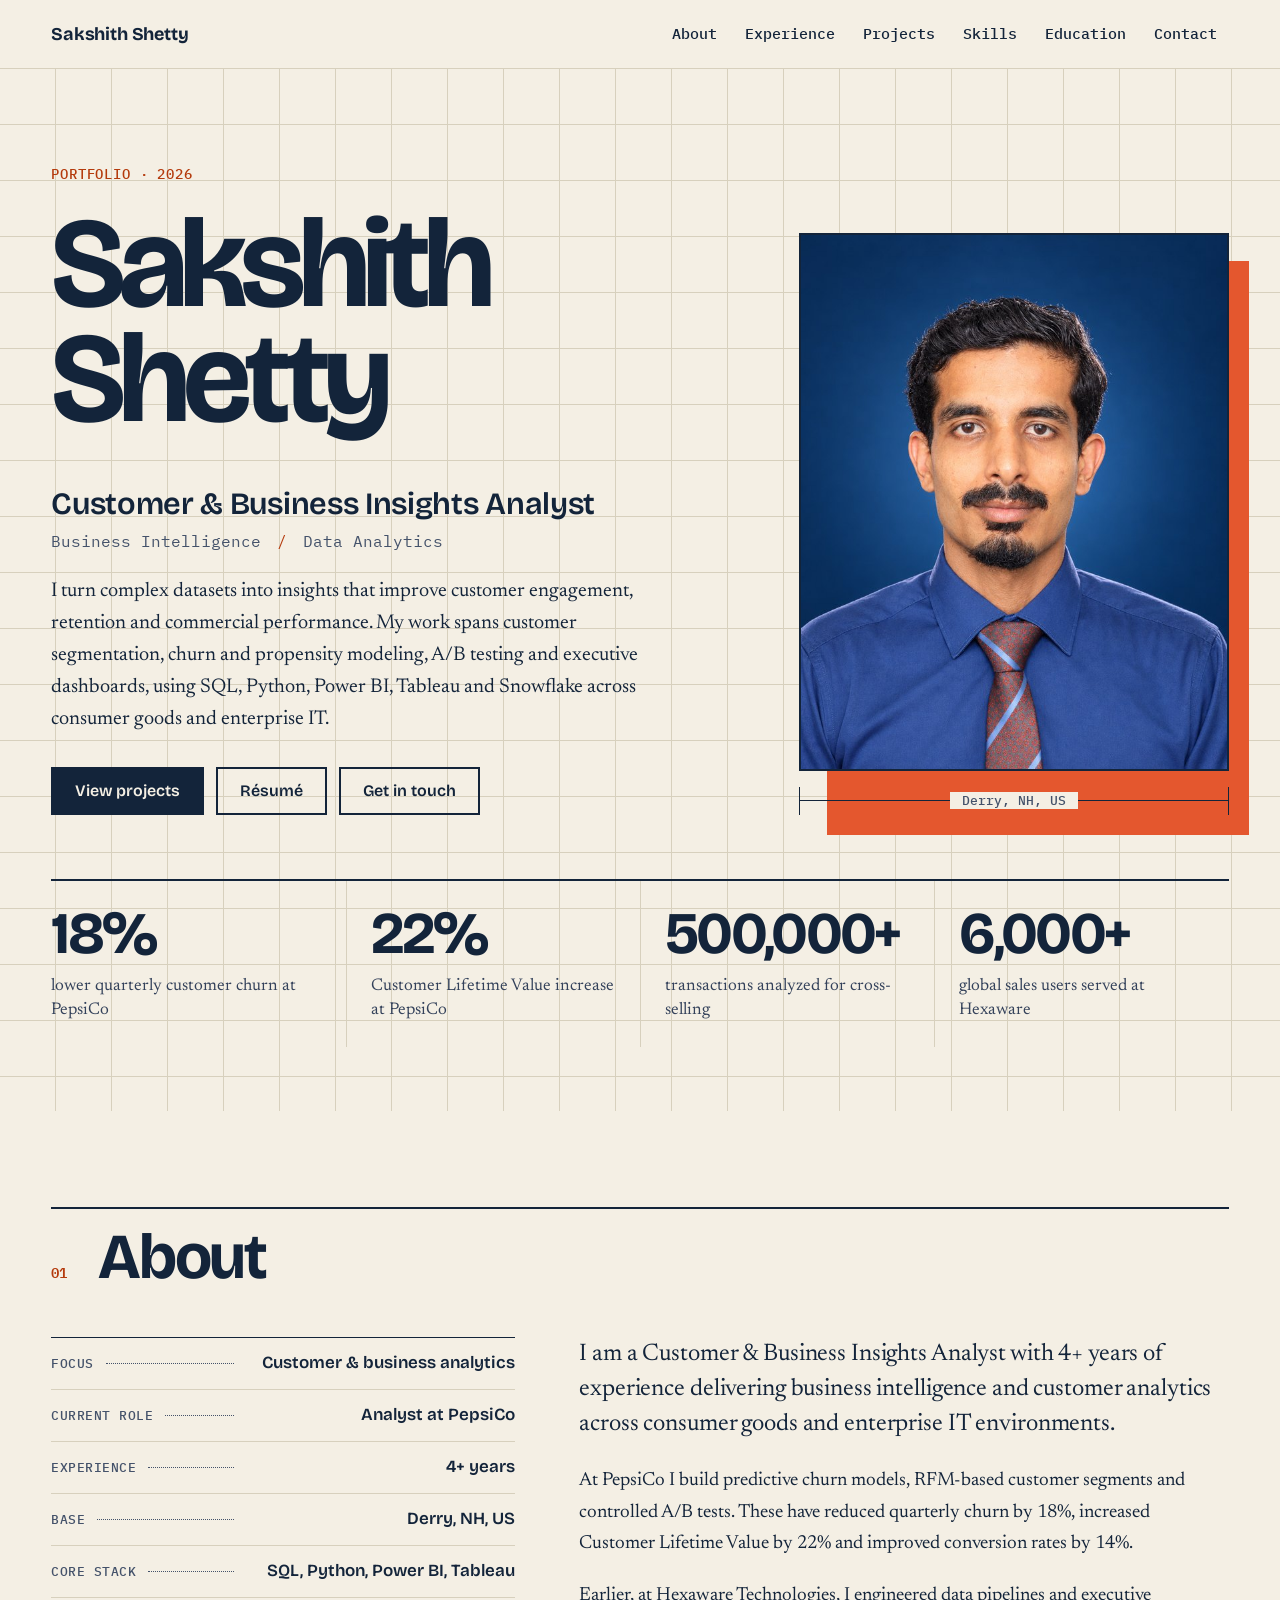
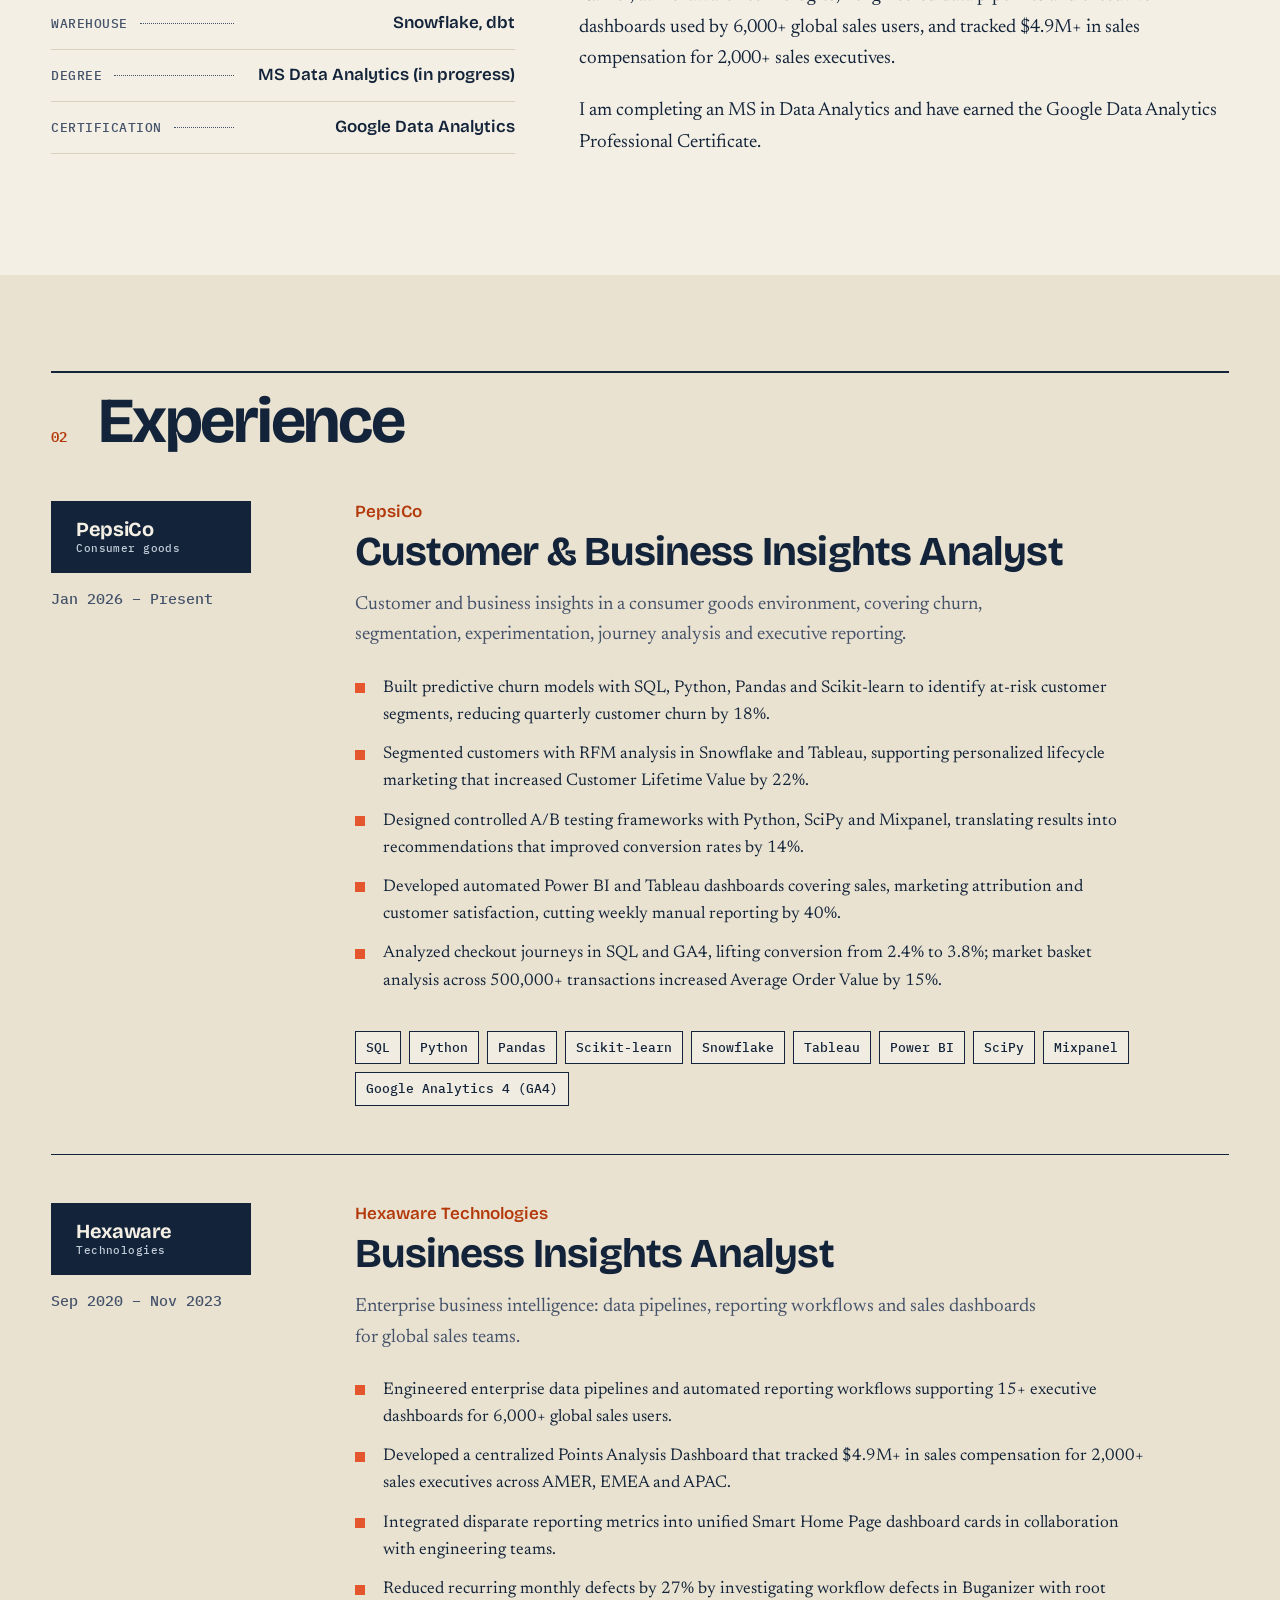
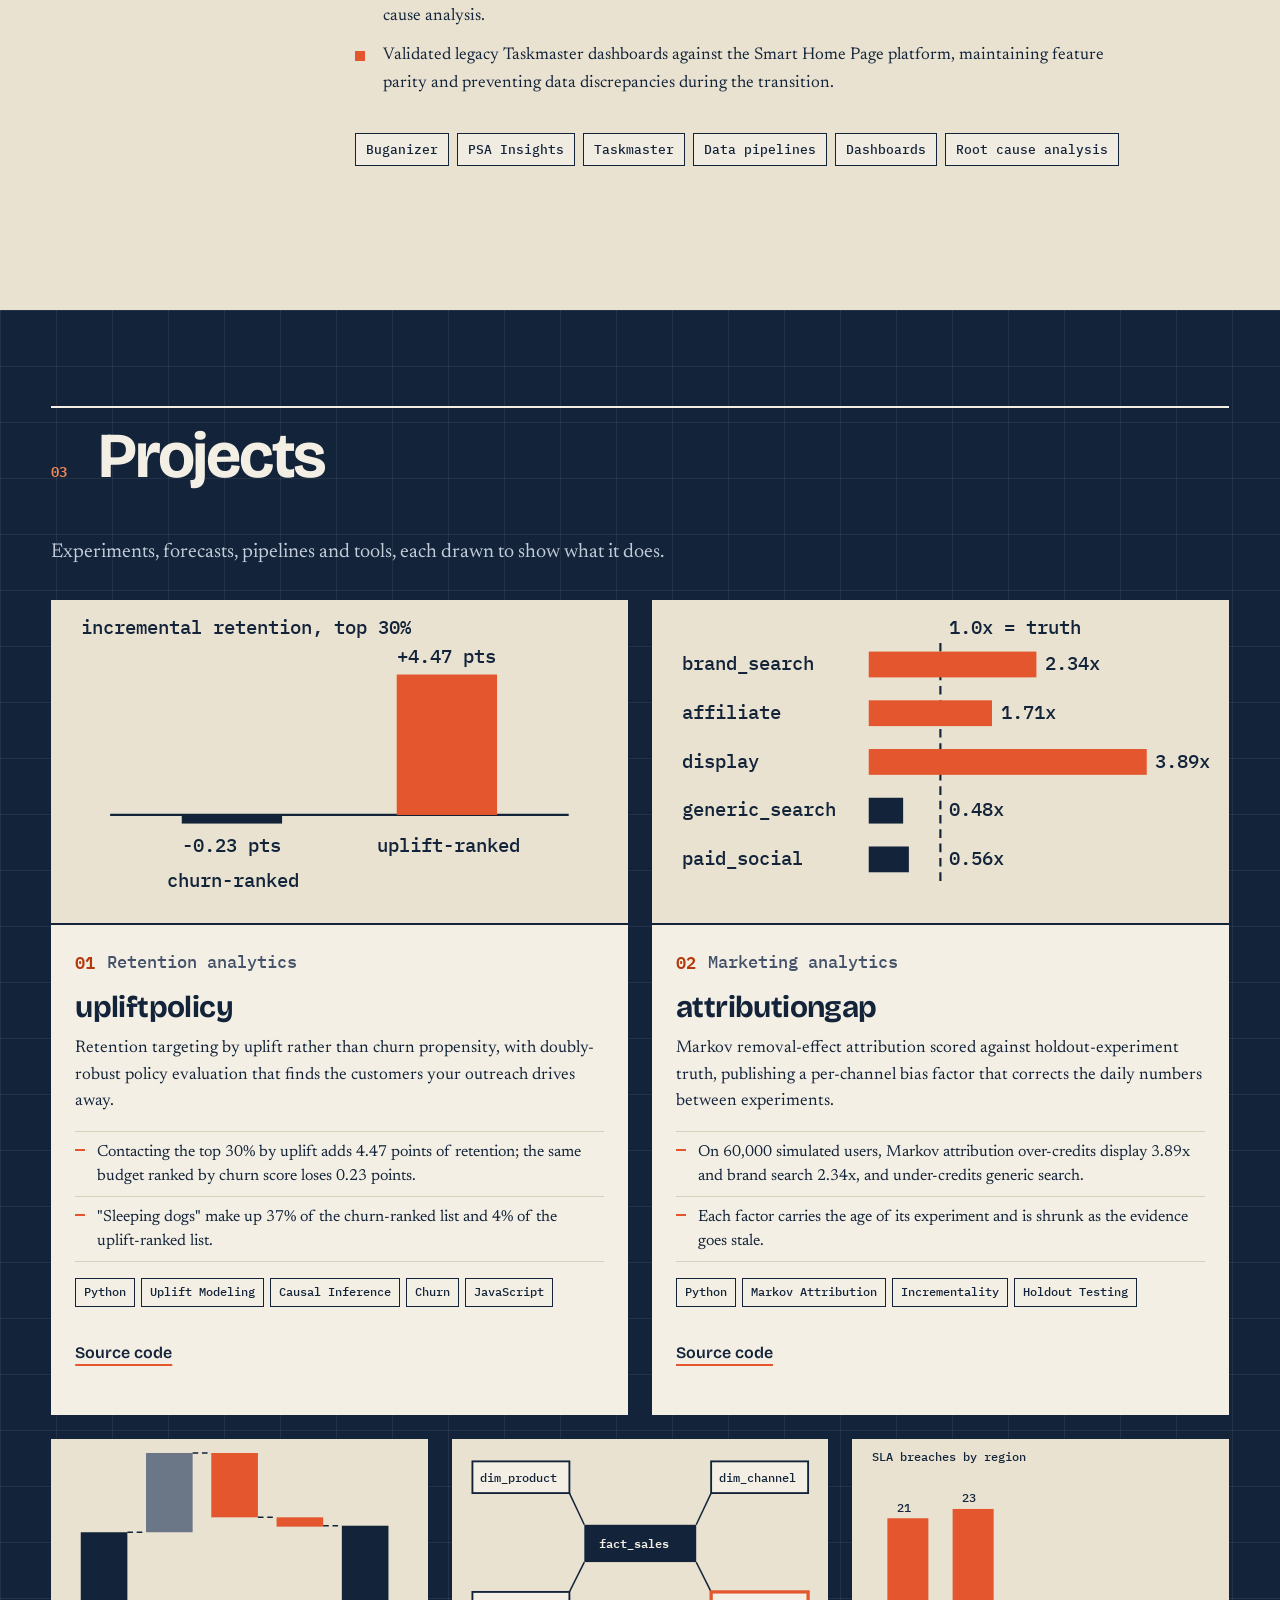
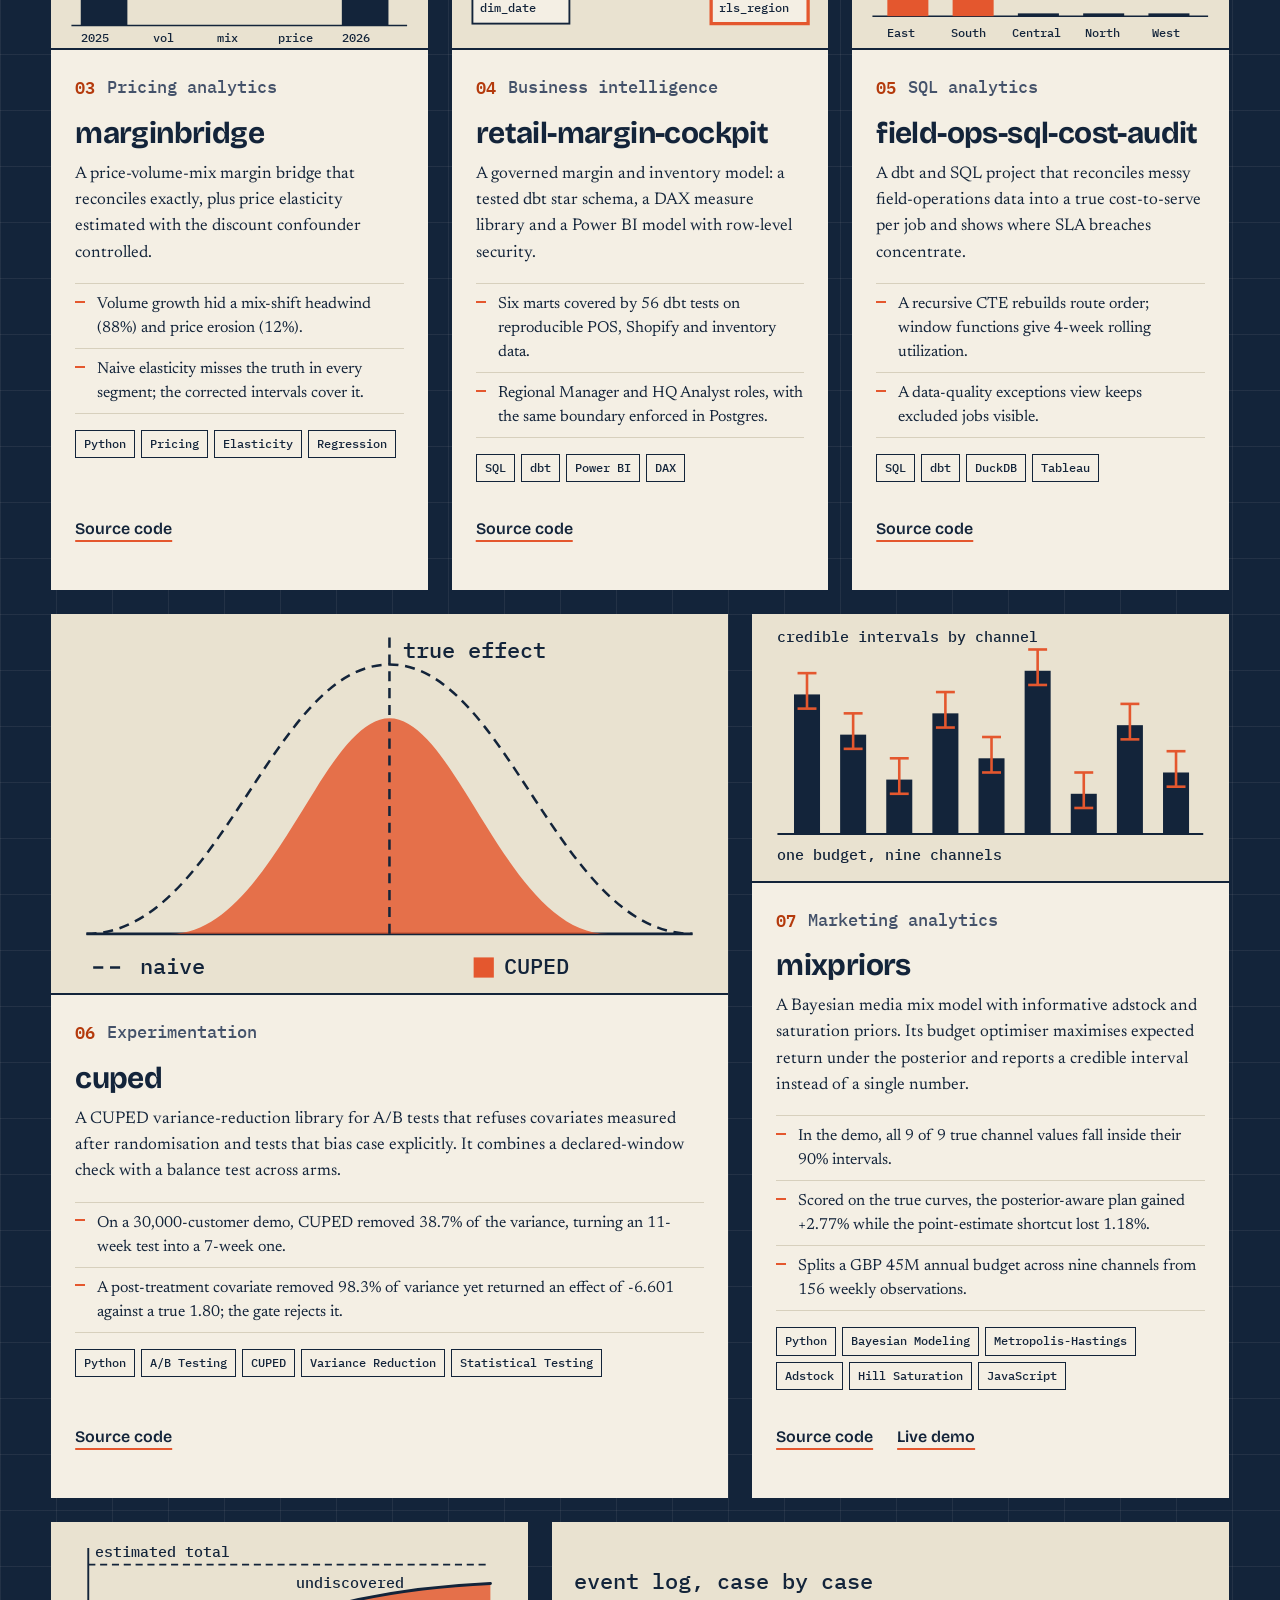
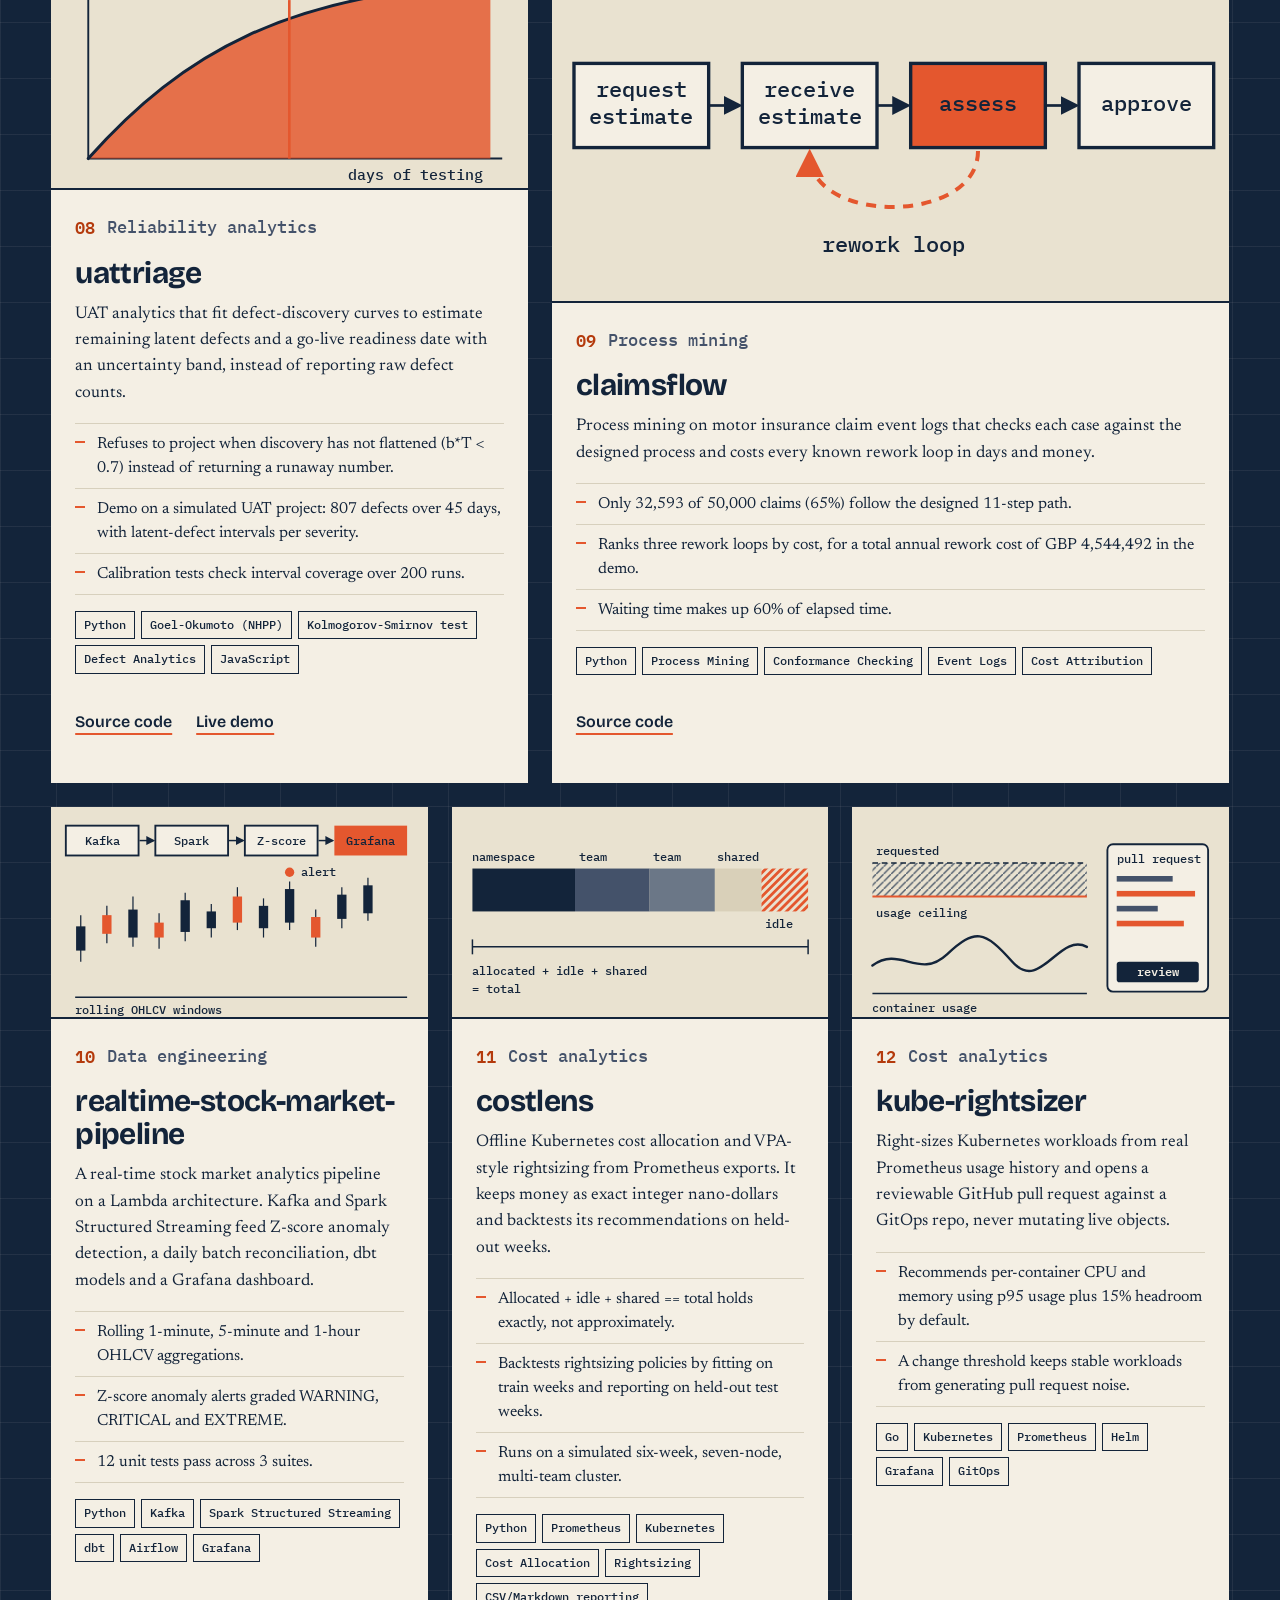
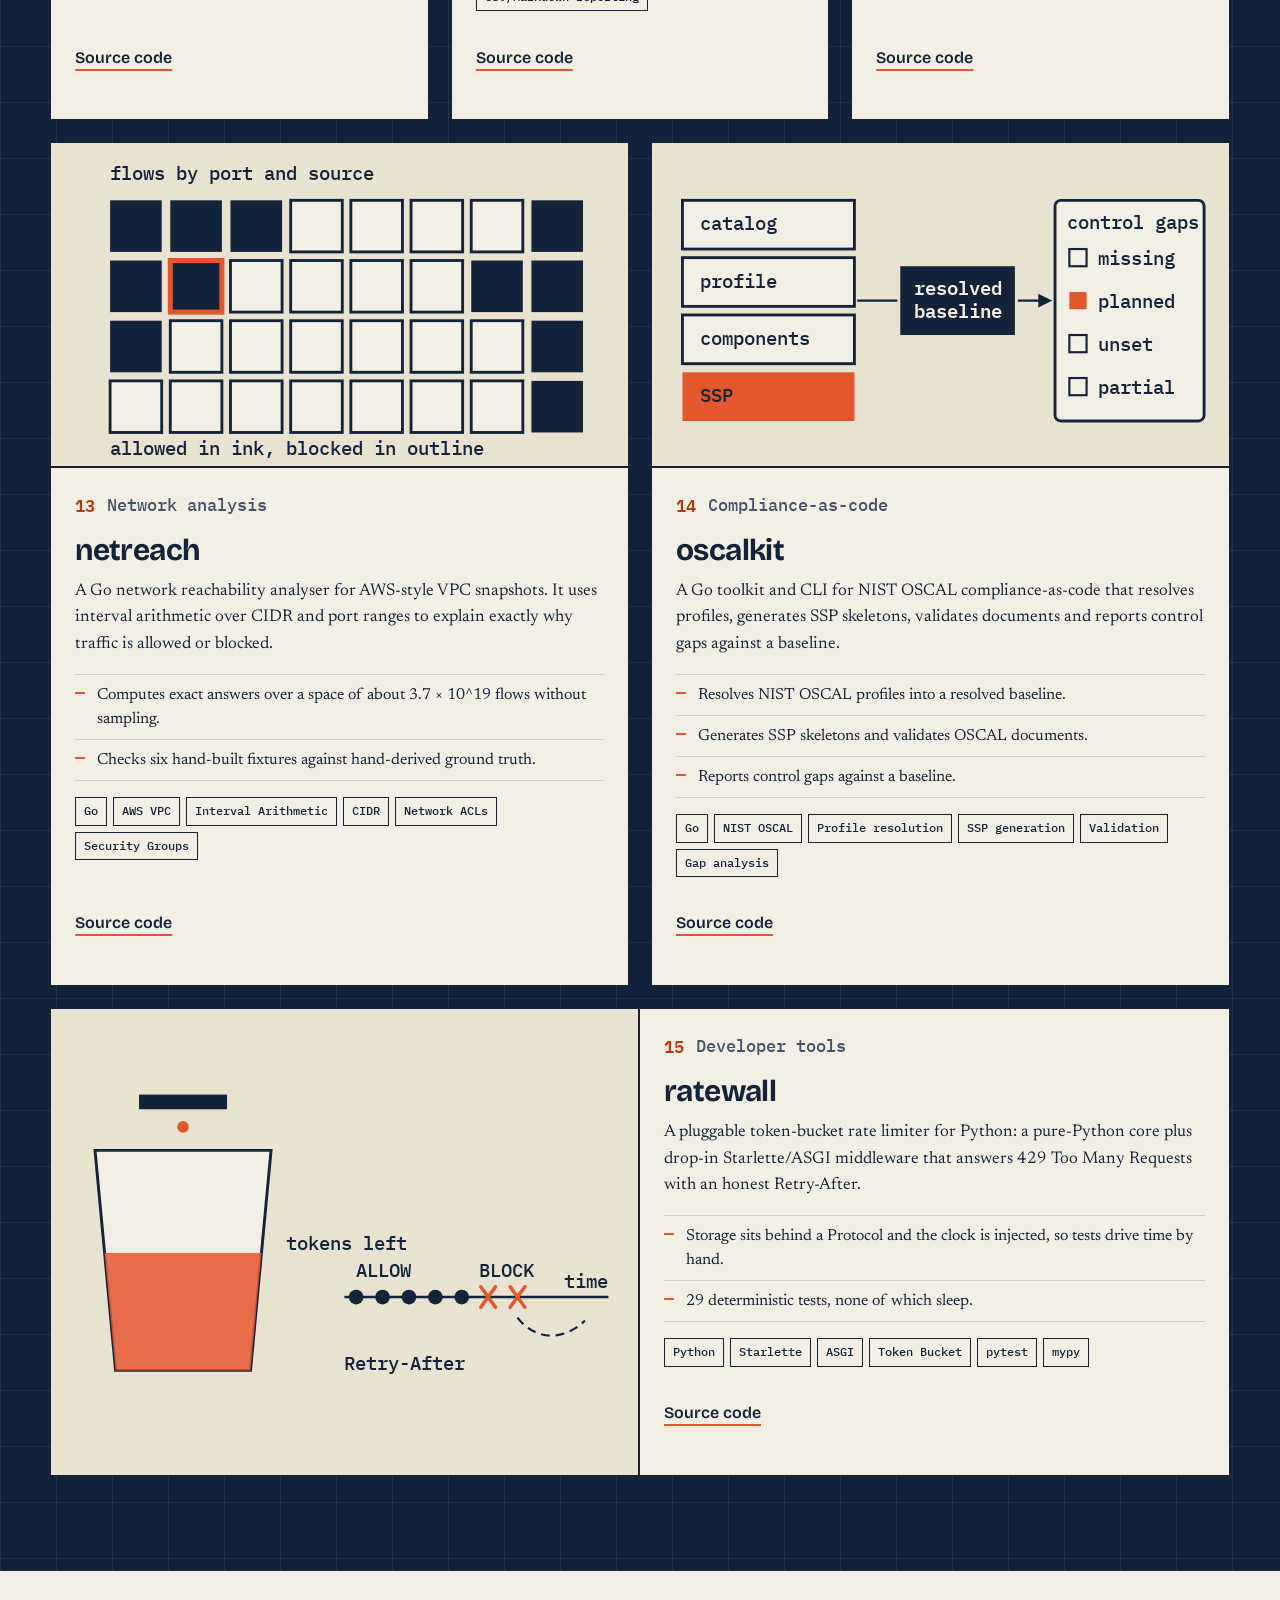
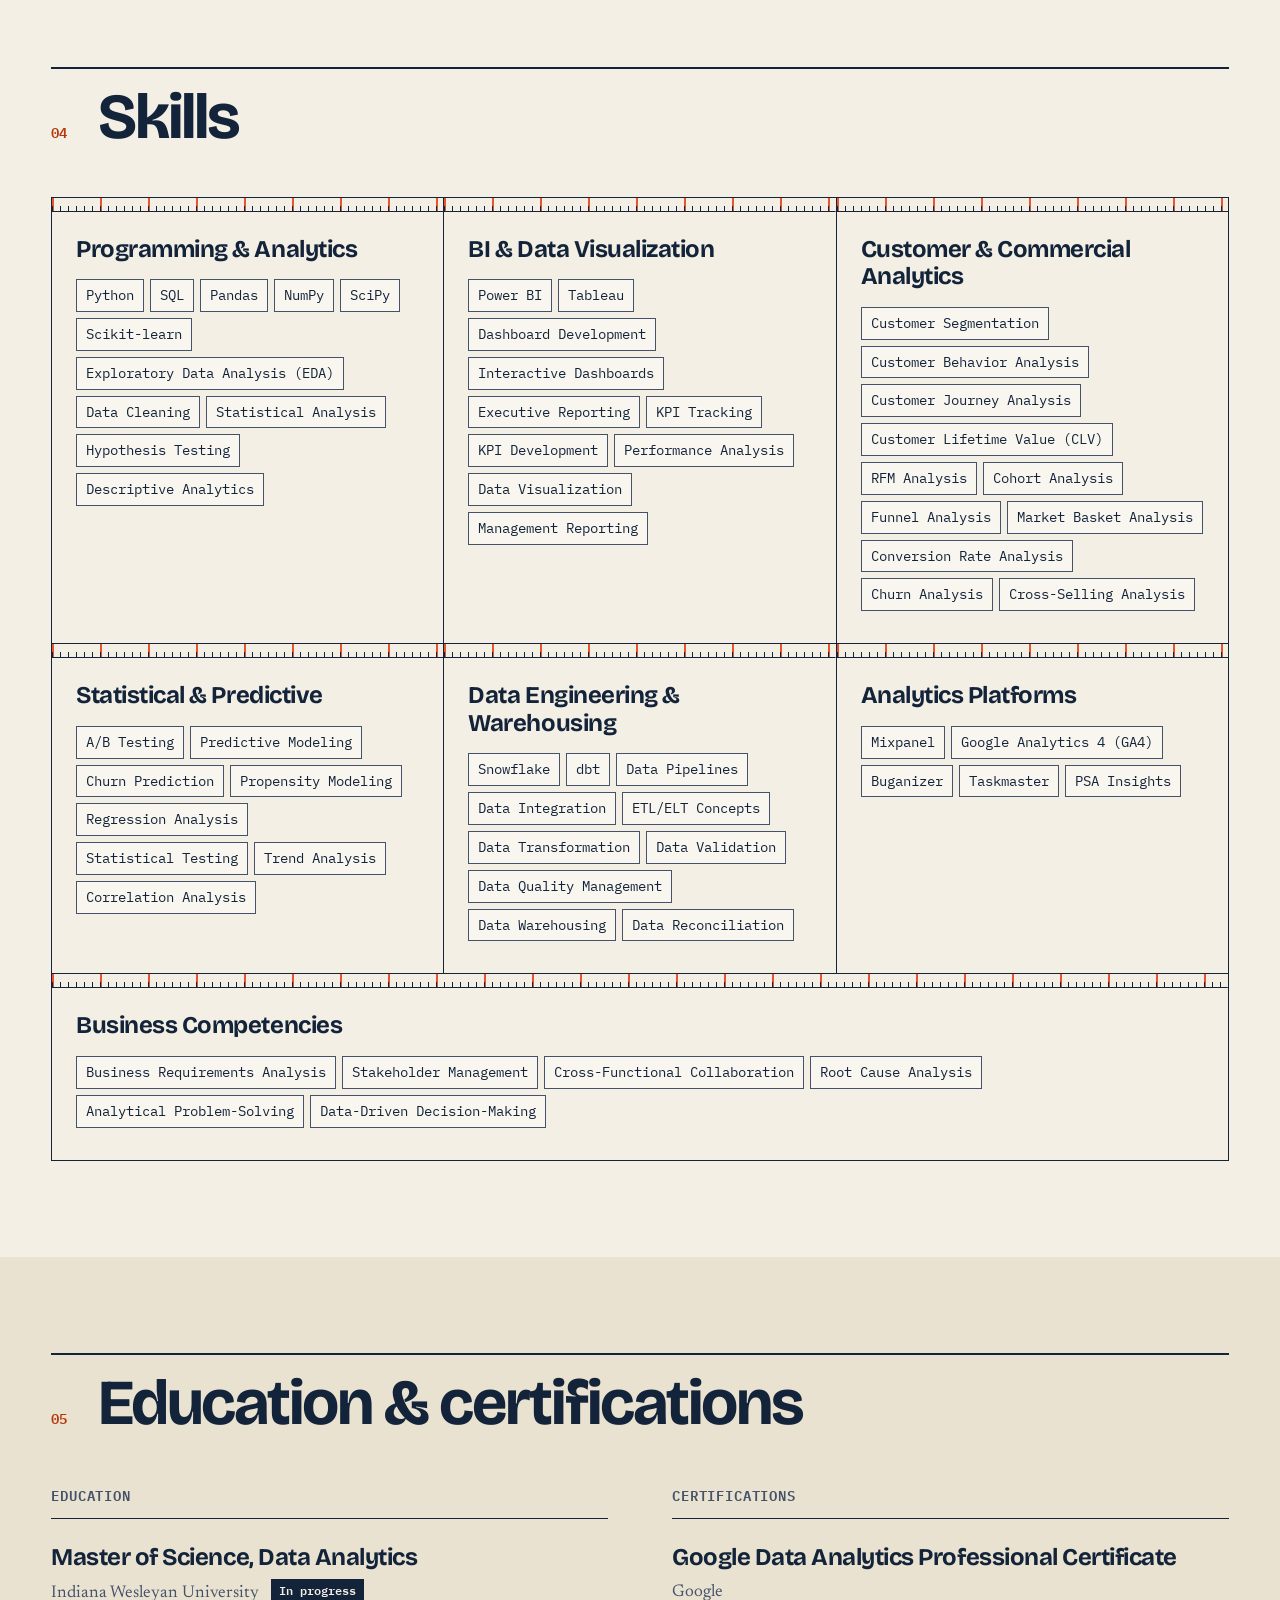
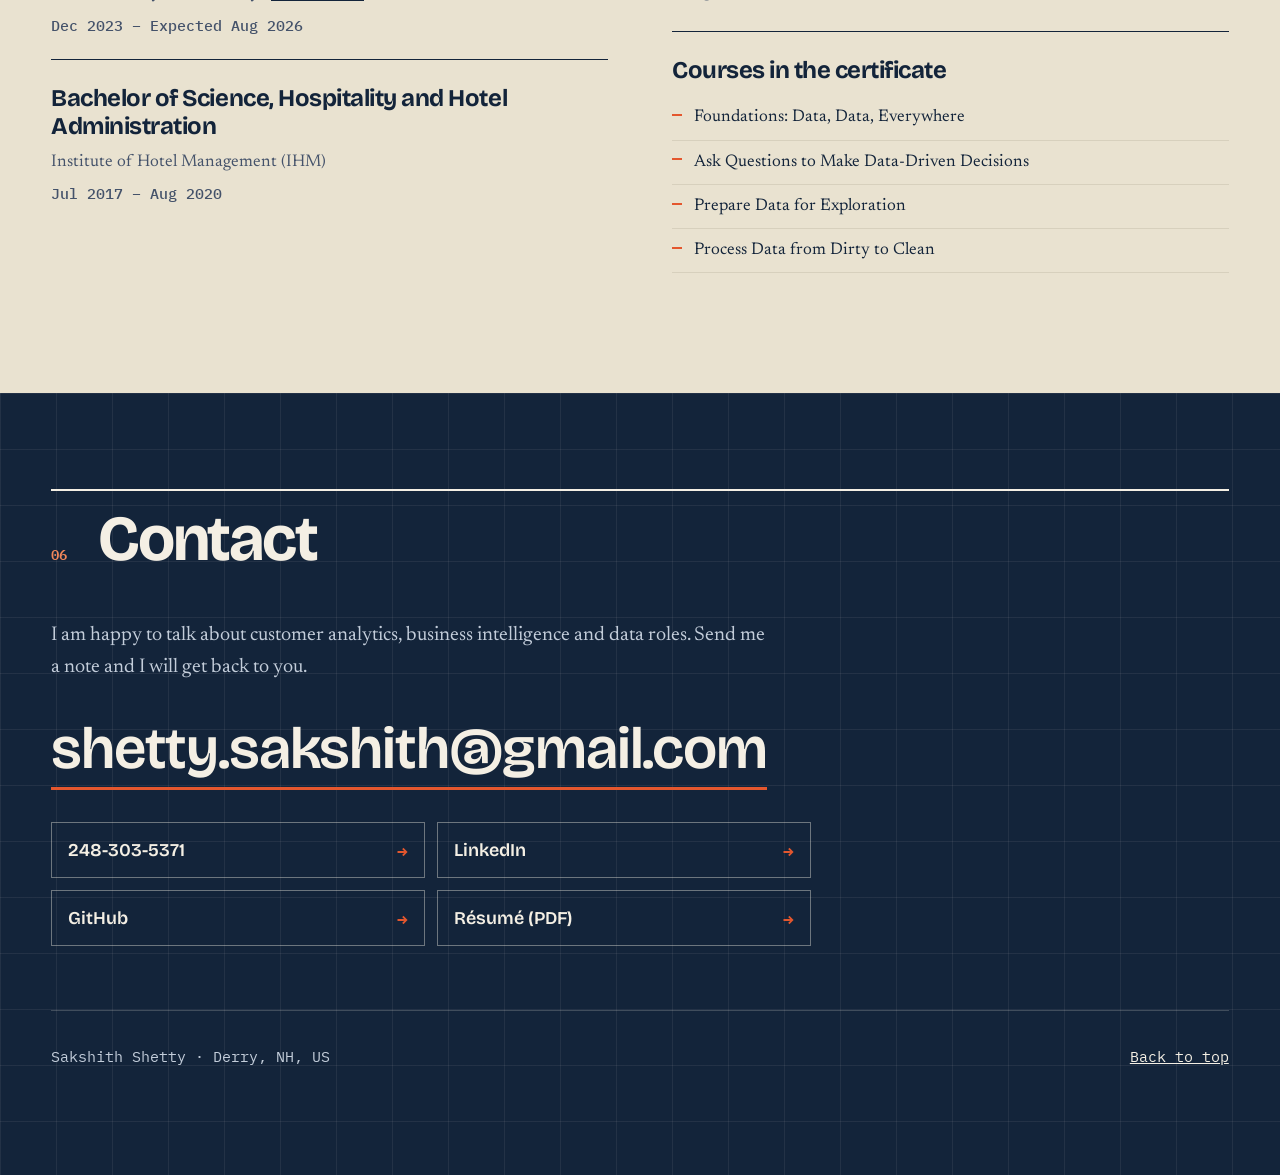
==== commit 7f2d19be: "Add five analytics projects" ====
--- a/index.html
+++ b/index.html
@@ -171,6 +171,157 @@
 
     <div class="projects-grid">
 
+      <article class="card" style="--span:6">
+        <figure class="card-viz">
+          <svg viewBox="0 0 400 225" role="img" aria-label="Incremental retention from contacting the top 30 percent: the churn-ranked list loses 0.23 points while the uplift-ranked list gains 4.47 points">
+            <text class="v-txt" x="20" y="24">incremental retention, top 30%</text>
+            <line class="v-line" x1="40" y1="150" x2="360" y2="150"/>
+            <rect class="v-ink" x="90" y="150" width="70" height="6"/>
+            <text class="v-txt" x="90" y="176">-0.23 pts</text>
+            <text class="v-txt" x="80" y="200">churn-ranked</text>
+            <rect class="v-sigf" x="240" y="52" width="70" height="98"/>
+            <text class="v-txt" x="240" y="44">+4.47 pts</text>
+            <text class="v-txt" x="226" y="176">uplift-ranked</text>
+          </svg>
+        </figure>
+        <div class="card-body">
+          <p class="card-meta"><span class="idx">01</span><span>Retention analytics</span></p>
+          <h3>upliftpolicy</h3>
+          <p>Retention targeting by uplift rather than churn propensity, with doubly-robust policy evaluation that finds the customers your outreach drives away.</p>
+          <ul class="hl-mini">
+            <li>Contacting the top 30% by uplift adds 4.47 points of retention; the same budget ranked by churn score loses 0.23 points.</li>
+            <li>"Sleeping dogs" make up 37% of the churn-ranked list and 4% of the uplift-ranked list.</li>
+          </ul>
+          <ul class="chips chips-sm" aria-label="Technologies used in upliftpolicy">
+            <li>Python</li><li>Uplift Modeling</li><li>Causal Inference</li><li>Churn</li><li>JavaScript</li>
+          </ul>
+          <p class="card-links"><a href="https://github.com/shettysakshith-dotcom/upliftpolicy">Source code</a></p>
+        </div>
+      </article>
+
+      <article class="card" style="--span:6">
+        <figure class="card-viz">
+          <svg viewBox="0 0 400 225" role="img" aria-label="Markov attribution bias by channel against a dashed 1.0x truth line: display, brand search and affiliate are over-credited, generic search and paid social under-credited">
+            <line class="v-dash" x1="200" y1="30" x2="200" y2="196"/>
+            <text class="v-txt" x="206" y="24">1.0x = truth</text>
+            <text class="v-txt" x="20" y="49">brand_search</text><rect class="v-sigf" x="150" y="36" width="117" height="18"/><text class="v-txt" x="273" y="49">2.34x</text>
+            <text class="v-txt" x="20" y="83">affiliate</text><rect class="v-sigf" x="150" y="70" width="86" height="18"/><text class="v-txt" x="242" y="83">1.71x</text>
+            <text class="v-txt" x="20" y="117">display</text><rect class="v-sigf" x="150" y="104" width="194" height="18"/><text class="v-txt" x="350" y="117">3.89x</text>
+            <text class="v-txt" x="20" y="151">generic_search</text><rect class="v-ink" x="150" y="138" width="24" height="18"/><text class="v-txt" x="206" y="151">0.48x</text>
+            <text class="v-txt" x="20" y="185">paid_social</text><rect class="v-ink" x="150" y="172" width="28" height="18"/><text class="v-txt" x="206" y="185">0.56x</text>
+          </svg>
+        </figure>
+        <div class="card-body">
+          <p class="card-meta"><span class="idx">02</span><span>Marketing analytics</span></p>
+          <h3>attributiongap</h3>
+          <p>Markov removal-effect attribution scored against holdout-experiment truth, publishing a per-channel bias factor that corrects the daily numbers between experiments.</p>
+          <ul class="hl-mini">
+            <li>On 60,000 simulated users, Markov attribution over-credits display 3.89x and brand search 2.34x, and under-credits generic search.</li>
+            <li>Each factor carries the age of its experiment and is shrunk as the evidence goes stale.</li>
+          </ul>
+          <ul class="chips chips-sm" aria-label="Technologies used in attributiongap">
+            <li>Python</li><li>Markov Attribution</li><li>Incrementality</li><li>Holdout Testing</li>
+          </ul>
+          <p class="card-links"><a href="https://github.com/shettysakshith-dotcom/attributiongap">Source code</a></p>
+        </div>
+      </article>
+
+      <article class="card" style="--span:4">
+        <figure class="card-viz">
+          <svg viewBox="0 0 400 225" role="img" aria-label="Margin bridge waterfall from 2025 to 2026: volume adds, mix and price subtract">
+            <line class="v-line" x1="20" y1="200" x2="380" y2="200"/>
+            <rect class="v-ink" x="30" y="100" width="50" height="100"/>
+            <rect class="v-mid" x="100" y="15" width="50" height="85"/>
+            <line class="v-dash" x1="80" y1="100" x2="100" y2="100"/>
+            <rect class="v-sigf" x="170" y="15" width="50" height="69"/>
+            <line class="v-dash" x1="150" y1="15" x2="170" y2="15"/>
+            <rect class="v-sigf" x="240" y="84" width="50" height="10"/>
+            <line class="v-dash" x1="220" y1="84" x2="240" y2="84"/>
+            <rect class="v-ink" x="310" y="93" width="50" height="107"/>
+            <line class="v-dash" x1="290" y1="93" x2="310" y2="93"/>
+            <text class="v-txt" x="30" y="218">2025</text>
+            <text class="v-txt" x="108" y="218">vol</text>
+            <text class="v-txt" x="176" y="218">mix</text>
+            <text class="v-txt" x="242" y="218">price</text>
+            <text class="v-txt" x="310" y="218">2026</text>
+          </svg>
+        </figure>
+        <div class="card-body">
+          <p class="card-meta"><span class="idx">03</span><span>Pricing analytics</span></p>
+          <h3>marginbridge</h3>
+          <p>A price-volume-mix margin bridge that reconciles exactly, plus price elasticity estimated with the discount confounder controlled.</p>
+          <ul class="hl-mini">
+            <li>Volume growth hid a mix-shift headwind (88%) and price erosion (12%).</li>
+            <li>Naive elasticity misses the truth in every segment; the corrected intervals cover it.</li>
+          </ul>
+          <ul class="chips chips-sm" aria-label="Technologies used in marginbridge">
+            <li>Python</li><li>Pricing</li><li>Elasticity</li><li>Regression</li>
+          </ul>
+          <p class="card-links"><a href="https://github.com/shettysakshith-dotcom/marginbridge">Source code</a></p>
+        </div>
+      </article>
+
+      <article class="card" style="--span:4">
+        <figure class="card-viz">
+          <svg viewBox="0 0 400 225" role="img" aria-label="Star schema: fact_sales at the centre joined to product, channel and date dimensions and a row-level-security region map">
+            <line class="v-line" x1="124" y1="58" x2="140" y2="92"/>
+            <line class="v-line" x1="276" y1="58" x2="260" y2="92"/>
+            <line class="v-line" x1="124" y1="164" x2="140" y2="132"/>
+            <line class="v-line" x1="276" y1="164" x2="260" y2="132"/>
+            <rect class="v-box" x="20" y="24" width="104" height="34"/><text class="v-txt" x="28" y="46">dim_product</text>
+            <rect class="v-box" x="276" y="24" width="104" height="34"/><text class="v-txt" x="284" y="46">dim_channel</text>
+            <rect class="v-box" x="20" y="164" width="104" height="34"/><text class="v-txt" x="28" y="186">dim_date</text>
+            <rect class="v-paperbox" x="276" y="164" width="104" height="34"/><rect class="v-decider" x="276" y="164" width="104" height="34"/><text class="v-txt" x="284" y="186">rls_region</text>
+            <rect class="v-ink" x="140" y="92" width="120" height="40"/><text class="v-paper-txt" x="156" y="117">fact_sales</text>
+          </svg>
+        </figure>
+        <div class="card-body">
+          <p class="card-meta"><span class="idx">04</span><span>Business intelligence</span></p>
+          <h3>retail-margin-cockpit</h3>
+          <p>A governed margin and inventory model: a tested dbt star schema, a DAX measure library and a Power BI model with row-level security.</p>
+          <ul class="hl-mini">
+            <li>Six marts covered by 56 dbt tests on reproducible POS, Shopify and inventory data.</li>
+            <li>Regional Manager and HQ Analyst roles, with the same boundary enforced in Postgres.</li>
+          </ul>
+          <ul class="chips chips-sm" aria-label="Technologies used in retail-margin-cockpit">
+            <li>SQL</li><li>dbt</li><li>Power BI</li><li>DAX</li>
+          </ul>
+          <p class="card-links"><a href="https://github.com/shettysakshith-dotcom/retail-margin-cockpit">Source code</a></p>
+        </div>
+      </article>
+
+      <article class="card" style="--span:4">
+        <figure class="card-viz">
+          <svg viewBox="0 0 400 225" role="img" aria-label="SLA breaches by region: East 21 and South 23, with Central, North and West at zero">
+            <text class="v-txt" x="20" y="24">SLA breaches by region</text>
+            <line class="v-line" x1="20" y1="190" x2="380" y2="190"/>
+            <rect class="v-sigf" x="36" y="85" width="44" height="105"/><text class="v-txt" x="46" y="78">21</text>
+            <rect class="v-sigf" x="106" y="75" width="44" height="115"/><text class="v-txt" x="116" y="68">23</text>
+            <rect class="v-ink" x="176" y="187" width="44" height="3"/>
+            <rect class="v-ink" x="246" y="187" width="44" height="3"/>
+            <rect class="v-ink" x="316" y="187" width="44" height="3"/>
+            <text class="v-txt" x="36" y="212">East</text>
+            <text class="v-txt" x="104" y="212">South</text>
+            <text class="v-txt" x="170" y="212">Central</text>
+            <text class="v-txt" x="248" y="212">North</text>
+            <text class="v-txt" x="320" y="212">West</text>
+          </svg>
+        </figure>
+        <div class="card-body">
+          <p class="card-meta"><span class="idx">05</span><span>SQL analytics</span></p>
+          <h3>field-ops-sql-cost-audit</h3>
+          <p>A dbt and SQL project that reconciles messy field-operations data into a true cost-to-serve per job and shows where SLA breaches concentrate.</p>
+          <ul class="hl-mini">
+            <li>A recursive CTE rebuilds route order; window functions give 4-week rolling utilization.</li>
+            <li>A data-quality exceptions view keeps excluded jobs visible.</li>
+          </ul>
+          <ul class="chips chips-sm" aria-label="Technologies used in field-ops-sql-cost-audit">
+            <li>SQL</li><li>dbt</li><li>DuckDB</li><li>Tableau</li>
+          </ul>
+          <p class="card-links"><a href="https://github.com/shettysakshith-dotcom/field-ops-sql-cost-audit">Source code</a></p>
+        </div>
+      </article>
+
       <article class="card" style="--span:7">
         <figure class="card-viz">
           <svg viewBox="0 0 400 225" role="img" aria-label="Two estimate curves: a wide naive spread and a narrower CUPED spread around a dashed true effect line">
@@ -186,7 +337,7 @@
           </svg>
         </figure>
         <div class="card-body">
-          <p class="card-meta"><span class="idx">01</span><span>Experimentation</span></p>
+          <p class="card-meta"><span class="idx">06</span><span>Experimentation</span></p>
           <h3>cuped</h3>
           <p>A CUPED variance-reduction library for A/B tests that refuses covariates measured after randomisation and tests that bias case explicitly. It combines a declared-window check with a balance test across arms.</p>
           <ul class="hl-mini">
@@ -218,7 +369,7 @@
           </svg>
         </figure>
         <div class="card-body">
-          <p class="card-meta"><span class="idx">02</span><span>Marketing analytics</span></p>
+          <p class="card-meta"><span class="idx">07</span><span>Marketing analytics</span></p>
           <h3>mixpriors</h3>
           <p>A Bayesian media mix model with informative adstock and saturation priors. Its budget optimiser maximises expected return under the posterior and reports a credible interval instead of a single number.</p>
           <ul class="hl-mini">
@@ -248,7 +399,7 @@
           </svg>
         </figure>
         <div class="card-body">
-          <p class="card-meta"><span class="idx">03</span><span>Reliability analytics</span></p>
+          <p class="card-meta"><span class="idx">08</span><span>Reliability analytics</span></p>
           <h3>uattriage</h3>
           <p>UAT analytics that fit defect-discovery curves to estimate remaining latent defects and a go-live readiness date with an uncertainty band, instead of reporting raw defect counts.</p>
           <ul class="hl-mini">
@@ -289,7 +440,7 @@
           </svg>
         </figure>
         <div class="card-body">
-          <p class="card-meta"><span class="idx">04</span><span>Process mining</span></p>
+          <p class="card-meta"><span class="idx">09</span><span>Process mining</span></p>
           <h3>claimsflow</h3>
           <p>Process mining on motor insurance claim event logs that checks each case against the designed process and costs every known rework loop in days and money.</p>
           <ul class="hl-mini">
@@ -340,7 +491,7 @@
           </svg>
         </figure>
         <div class="card-body">
-          <p class="card-meta"><span class="idx">05</span><span>Data engineering</span></p>
+          <p class="card-meta"><span class="idx">10</span><span>Data engineering</span></p>
           <h3>realtime-stock-market-pipeline</h3>
           <p>A real-time stock market analytics pipeline on a Lambda architecture. Kafka and Spark Structured Streaming feed Z-score anomaly detection, a daily batch reconciliation, dbt models and a Grafana dashboard.</p>
           <ul class="hl-mini">
@@ -379,7 +530,7 @@
           </svg>
         </figure>
         <div class="card-body">
-          <p class="card-meta"><span class="idx">06</span><span>Cost analytics</span></p>
+          <p class="card-meta"><span class="idx">11</span><span>Cost analytics</span></p>
           <h3>costlens</h3>
           <p>Offline Kubernetes cost allocation and VPA-style rightsizing from Prometheus exports. It keeps money as exact integer nano-dollars and backtests its recommendations on held-out weeks.</p>
           <ul class="hl-mini">
@@ -419,7 +570,7 @@
           </svg>
         </figure>
         <div class="card-body">
-          <p class="card-meta"><span class="idx">07</span><span>Cost analytics</span></p>
+          <p class="card-meta"><span class="idx">12</span><span>Cost analytics</span></p>
           <h3>kube-rightsizer</h3>
           <p>Right-sizes Kubernetes workloads from real Prometheus usage history and opens a reviewable GitHub pull request against a GitOps repo, never mutating live objects.</p>
           <ul class="hl-mini">
@@ -448,7 +599,7 @@
           </svg>
         </figure>
         <div class="card-body">
-          <p class="card-meta"><span class="idx">08</span><span>Network analysis</span></p>
+          <p class="card-meta"><span class="idx">13</span><span>Network analysis</span></p>
           <h3>netreach</h3>
           <p>A Go network reachability analyser for AWS-style VPC snapshots. It uses interval arithmetic over CIDR and port ranges to explain exactly why traffic is allowed or blocked.</p>
           <ul class="hl-mini">
@@ -484,7 +635,7 @@
           </svg>
         </figure>
         <div class="card-body">
-          <p class="card-meta"><span class="idx">09</span><span>Compliance-as-code</span></p>
+          <p class="card-meta"><span class="idx">14</span><span>Compliance-as-code</span></p>
           <h3>oscalkit</h3>
           <p>A Go toolkit and CLI for NIST OSCAL compliance-as-code that resolves profiles, generates SSP skeletons, validates documents and reports control gaps against a baseline.</p>
           <ul class="hl-mini">
@@ -519,7 +670,7 @@
           </svg>
         </figure>
         <div class="card-body">
-          <p class="card-meta"><span class="idx">10</span><span>Developer tools</span></p>
+          <p class="card-meta"><span class="idx">15</span><span>Developer tools</span></p>
           <h3>ratewall</h3>
           <p>A pluggable token-bucket rate limiter for Python: a pure-Python core plus drop-in Starlette/ASGI middleware that answers 429 Too Many Requests with an honest Retry-After.</p>
           <ul class="hl-mini">
--- a/assets/styles.css
+++ b/assets/styles.css
@@ -219,8 +219,7 @@
 /* ---------- tablet ---------- */
 @media (max-width:1080px){
   .projects-grid > .card{grid-column:span 6}
-  .projects-grid > .card:nth-child(9),
-  .projects-grid > .card:nth-child(10){grid-column:1/-1}
+  .projects-grid > .card:last-child{grid-column:1/-1}
   .card.wide{grid-template-columns:minmax(0,1fr)}
   .card.wide .card-viz{border-right:0;border-bottom:2px solid var(--ink);aspect-ratio:16/9}
   .sheets{grid-template-columns:repeat(2,minmax(0,1fr))}
